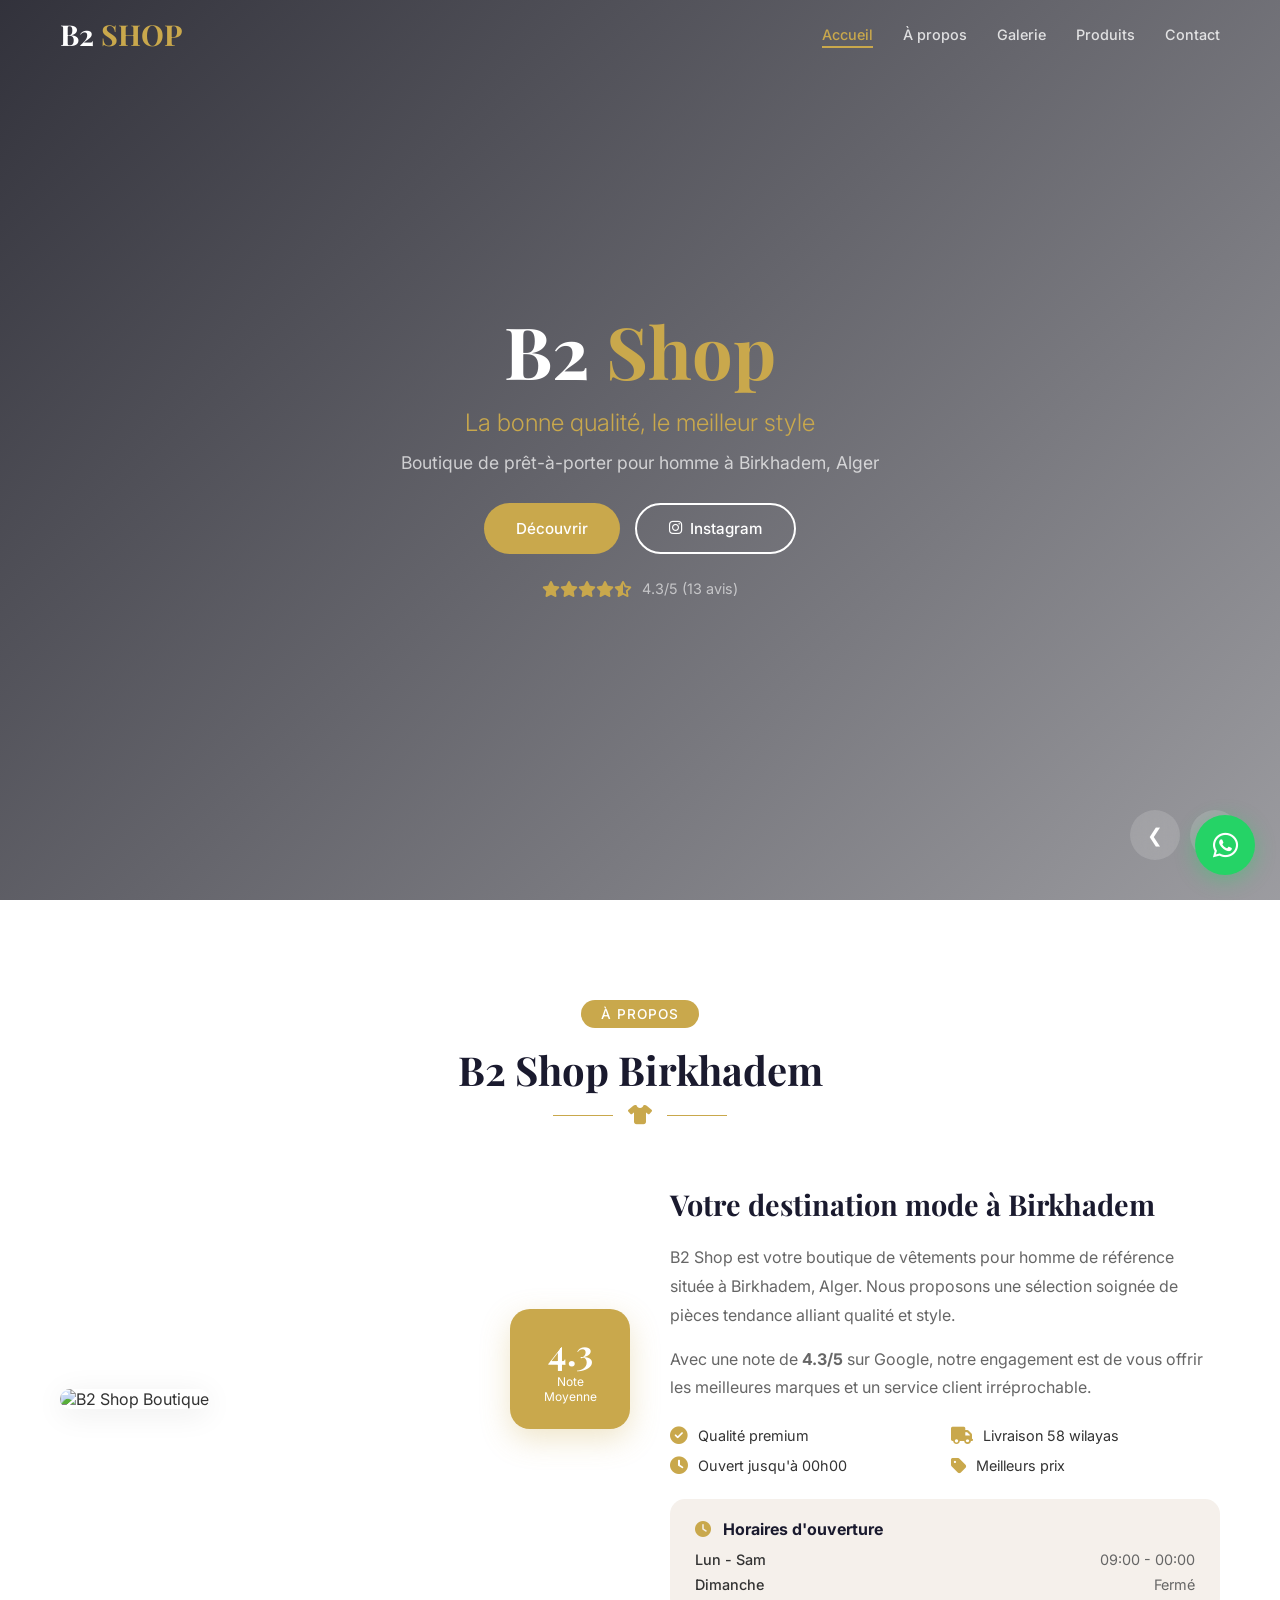
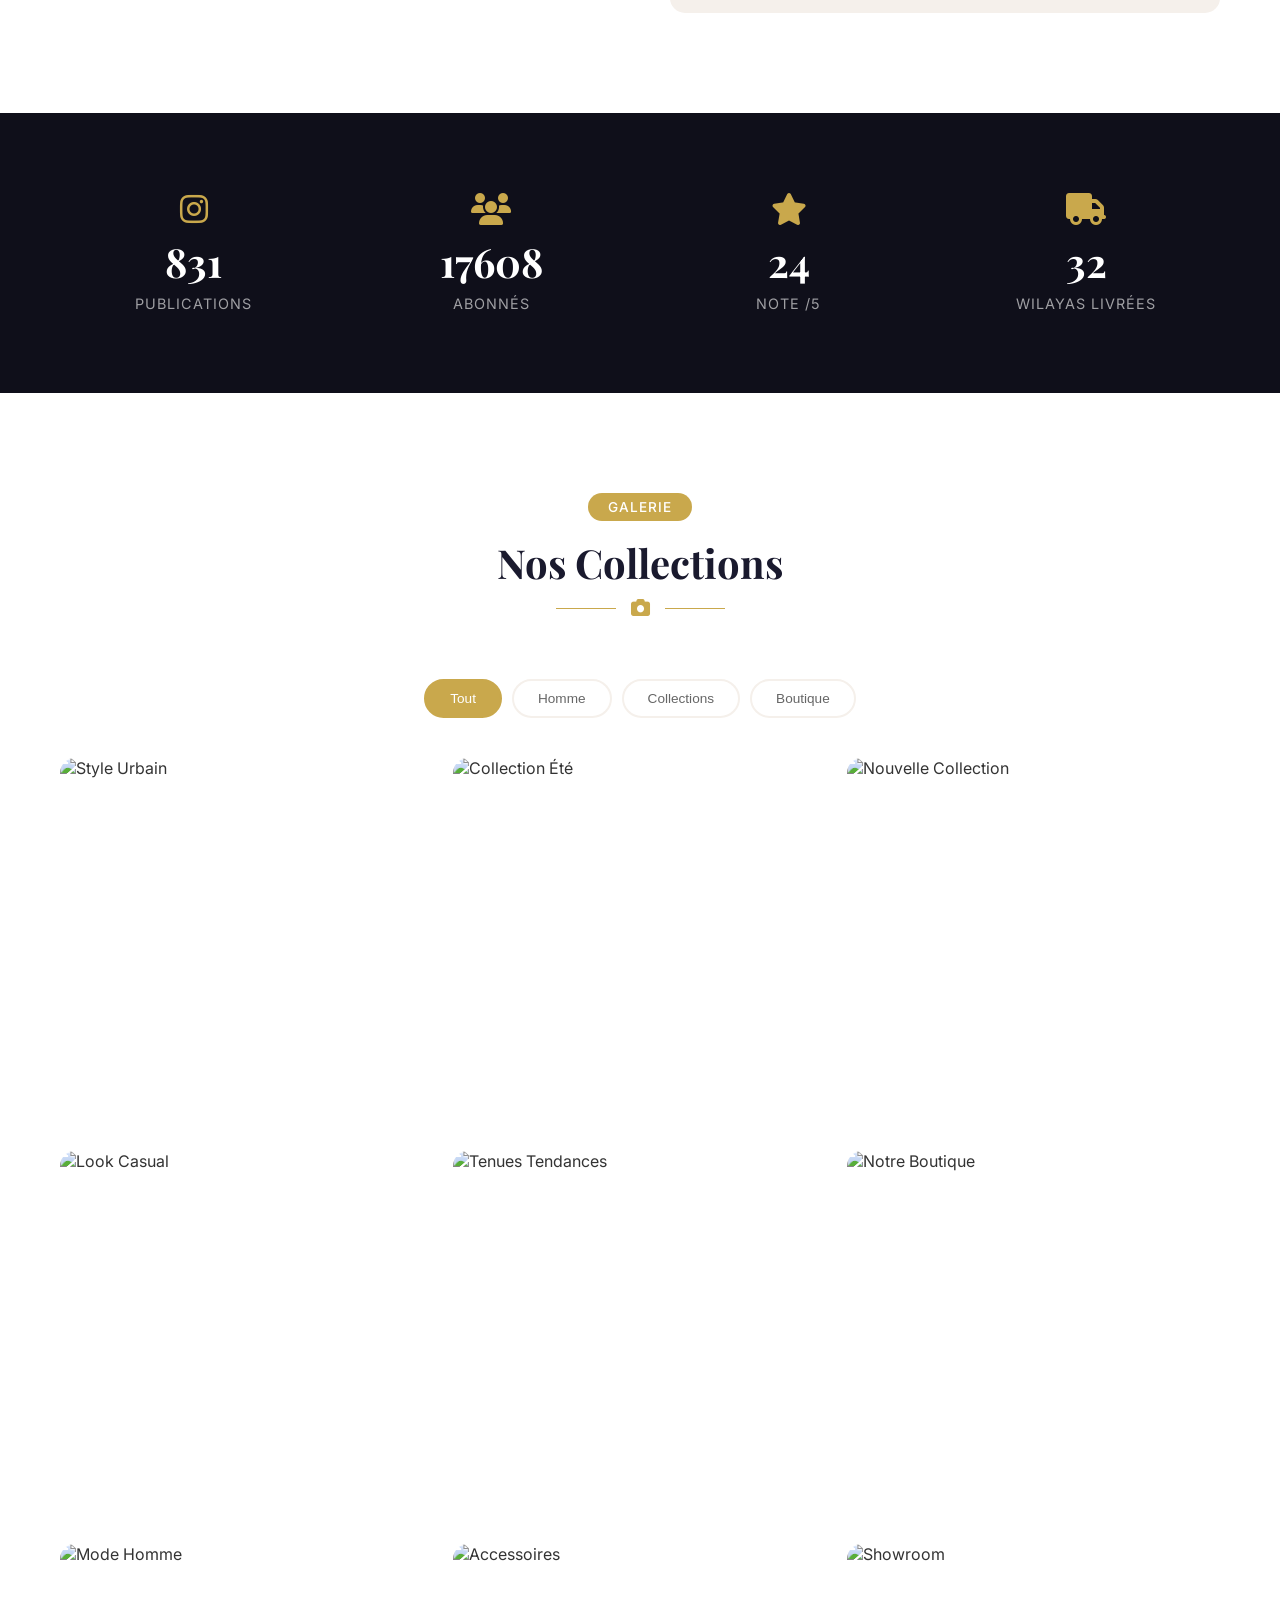
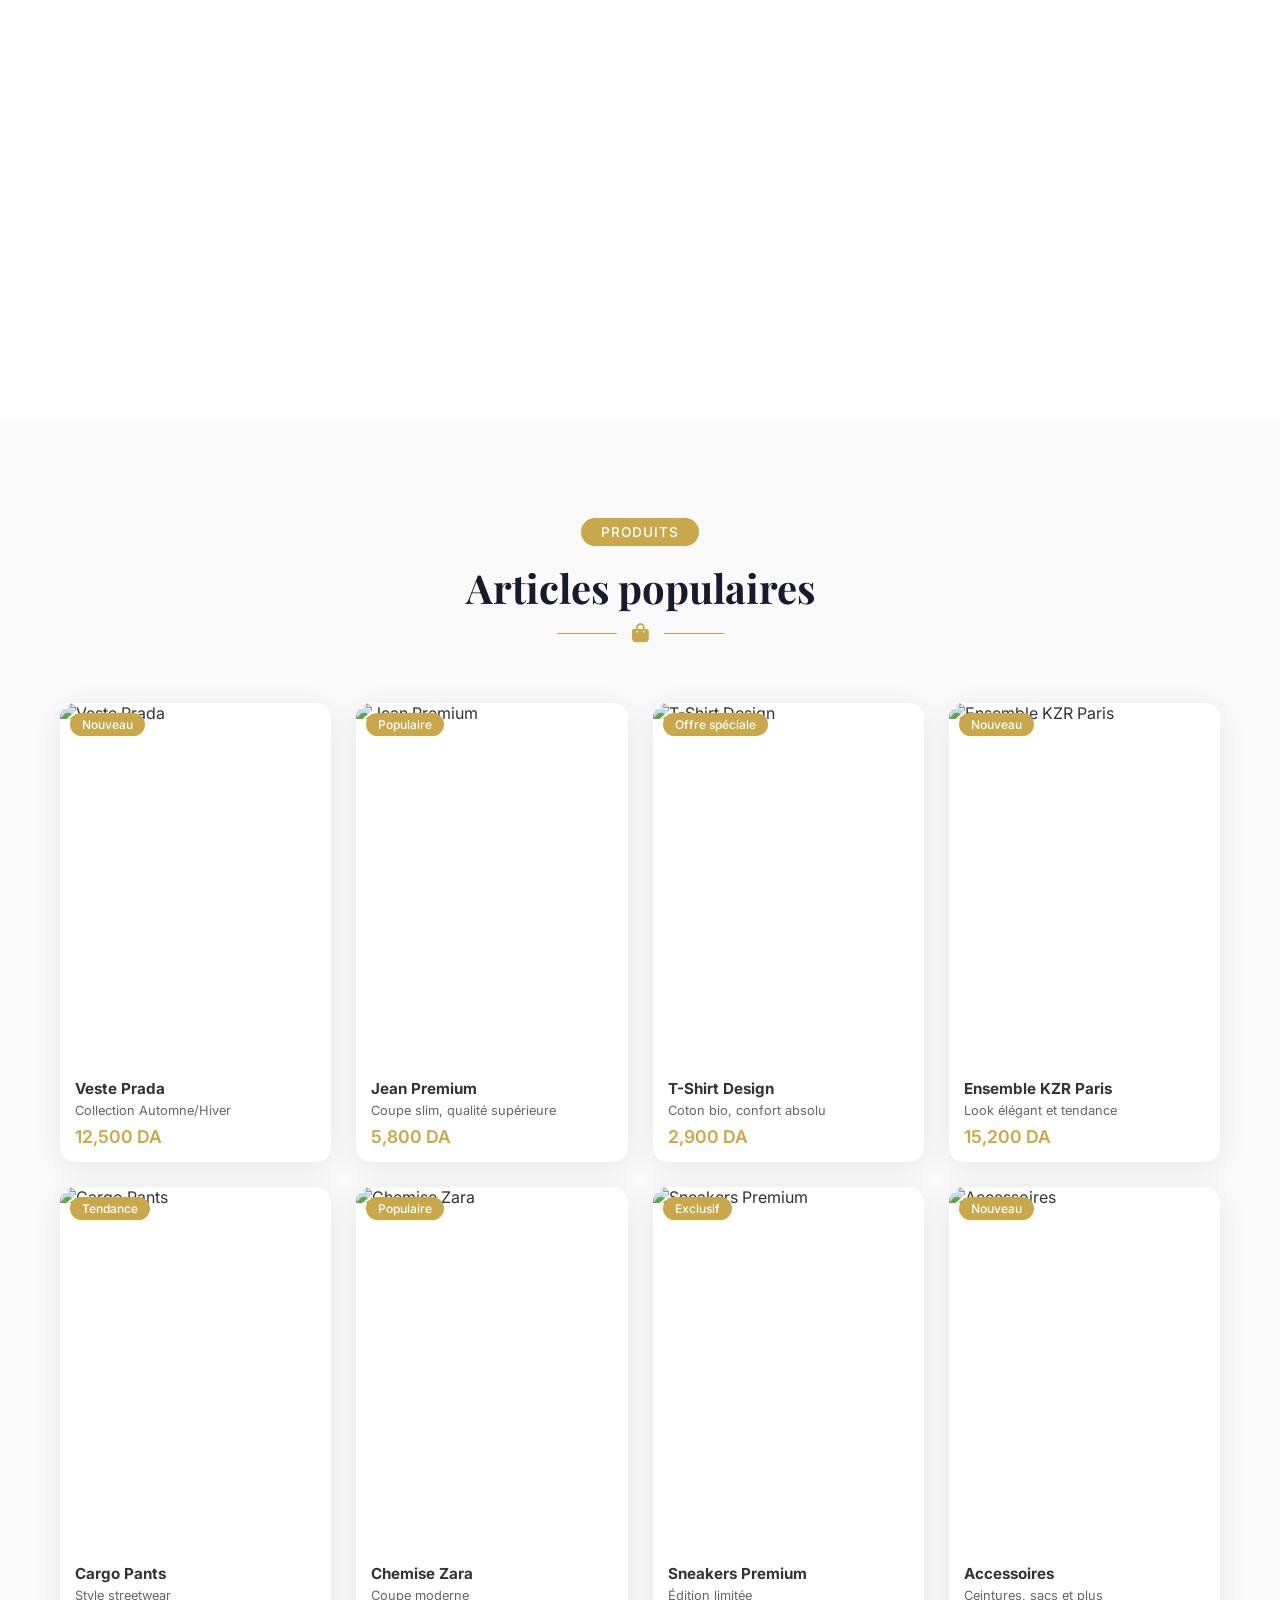
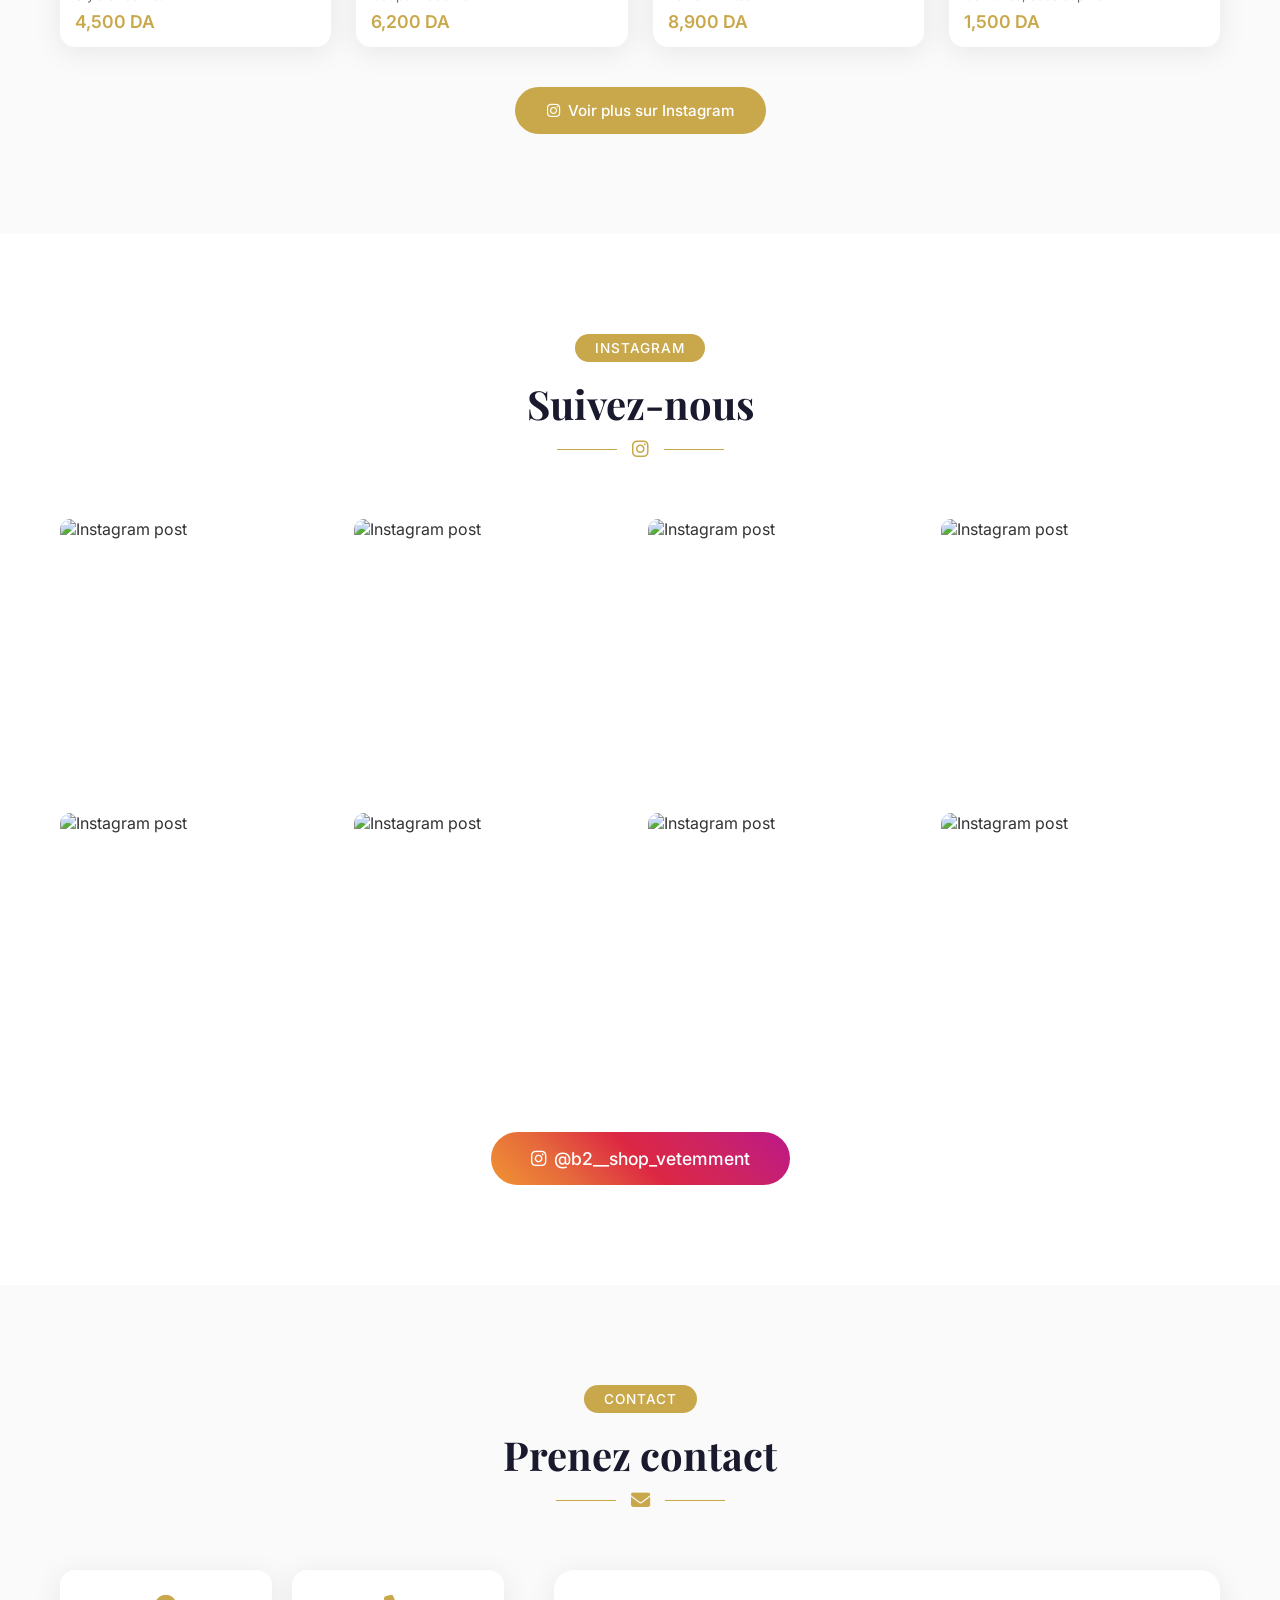
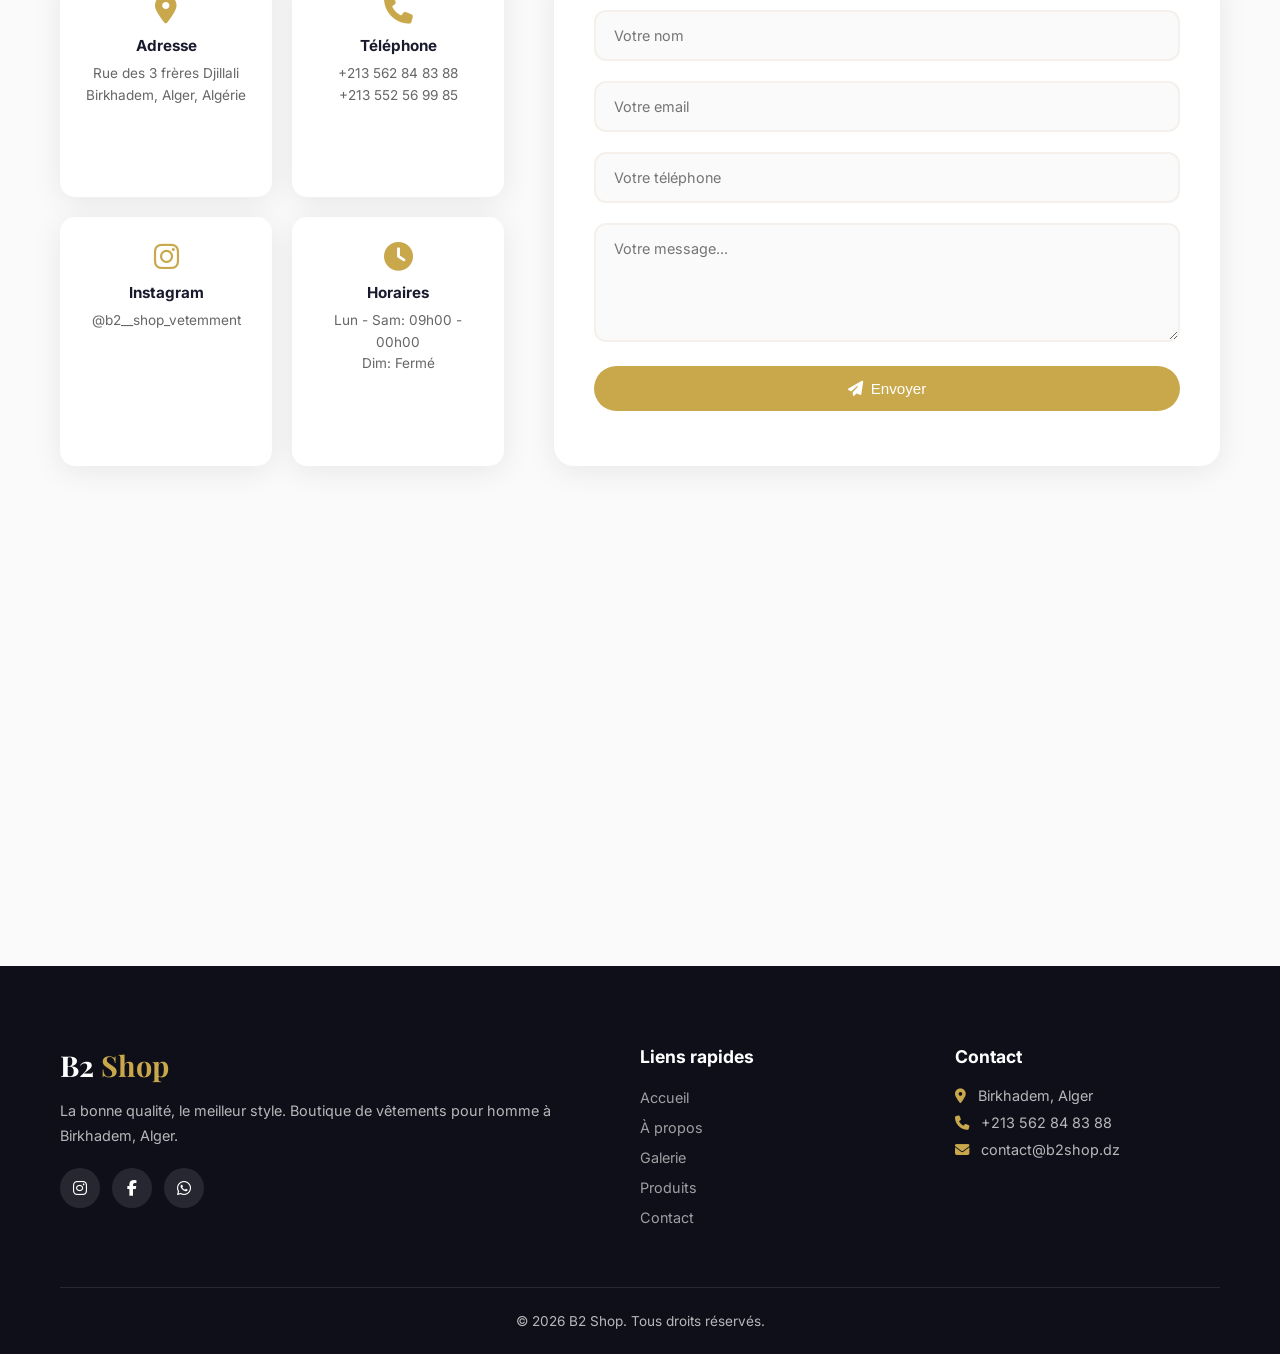
==== index.html @ 0cef2f2b "Initial commit: B2 Shop website - Complete responsive website for B2 Shop Birkhadem - Hero slider, g" ====
<!DOCTYPE html>
<html lang="fr">
<head>
  <meta charset="UTF-8">
  <meta name="viewport" content="width=device-width, initial-scale=1.0">
  <meta name="description" content="B2 Shop - Boutique de vêtements à Birkhadem, Alger. Qualité, style et livraison dans toute l'Algérie.">
  <title>B2 Shop - Boutique de Vêtements | Birkhadem</title>
  <link rel="stylesheet" href="css/style.css">
  <link rel="stylesheet" href="https://cdnjs.cloudflare.com/ajax/libs/font-awesome/6.5.1/css/all.min.css">
  <link rel="preconnect" href="https://fonts.googleapis.com">
  <link href="https://fonts.googleapis.com/css2?family=Playfair+Display:wght@400;600;700&family=Inter:wght@300;400;500;600&display=swap" rel="stylesheet">
</head>
<body>
  <div id="loader">
    <div class="loader-spinner"></div>
  </div>

  <nav class="navbar" id="navbar">
    <div class="nav-container">
      <a href="#" class="nav-logo">B2 <span>SHOP</span></a>
      <div class="nav-toggle" id="navToggle">
        <span></span><span></span><span></span>
      </div>
      <ul class="nav-menu" id="navMenu">
        <li><a href="#hero" class="nav-link active">Accueil</a></li>
        <li><a href="#about" class="nav-link">À propos</a></li>
        <li><a href="#gallery" class="nav-link">Galerie</a></li>
        <li><a href="#products" class="nav-link">Produits</a></li>
        <li><a href="#contact" class="nav-link">Contact</a></li>
      </ul>
    </div>
  </nav>

  <section class="hero" id="hero">
    <div class="hero-slider" id="heroSlider">
      <div class="slide active" style="background-image: url('https://images.unsplash.com/photo-1441986300917-64674bd600d8?w=1600')"></div>
      <div class="slide" style="background-image: url('https://images.unsplash.com/photo-1489987707025-afc232f7ea0f?w=1600')"></div>
      <div class="slide" style="background-image: url('https://images.unsplash.com/photo-1441984904996-e0b6ba687e04?w=1600')"></div>
    </div>
    <div class="hero-overlay"></div>
    <div class="hero-content">
      <h1 class="hero-title">B2 <span>Shop</span></h1>
      <p class="hero-subtitle">La bonne qualité, le meilleur style</p>
      <p class="hero-desc">Boutique de prêt-à-porter pour homme à Birkhadem, Alger</p>
      <div class="hero-btns">
        <a href="#gallery" class="btn btn-primary">Découvrir</a>
        <a href="https://www.instagram.com/b2__shop_vetemment/" target="_blank" class="btn btn-outline"><i class="fab fa-instagram"></i> Instagram</a>
      </div>
      <div class="hero-rating">
        <div class="stars">
          <i class="fas fa-star"></i><i class="fas fa-star"></i><i class="fas fa-star"></i><i class="fas fa-star"></i><i class="fas fa-star-half-alt"></i>
        </div>
        <span>4.3/5 (13 avis)</span>
      </div>
    </div>
    <div class="slide-arrows">
      <button class="slide-arrow prev" onclick="moveSlide(-1)">&#10094;</button>
      <button class="slide-arrow next" onclick="moveSlide(1)">&#10095;</button>
    </div>
  </section>

  <section class="about section" id="about">
    <div class="container">
      <div class="section-header">
        <span class="section-tag">À propos</span>
        <h2>B2 Shop Birkhadem</h2>
        <div class="divider"><i class="fas fa-tshirt"></i></div>
      </div>
      <div class="about-grid">
        <div class="about-image">
          <img src="https://images.unsplash.com/photo-1567401893414-76b7b1e5a7a5?w=600" alt="B2 Shop Boutique" loading="lazy">
          <div class="about-exp">
            <span class="exp-num">4.3</span>
            <span class="exp-text">Note <br>Moyenne</span>
          </div>
        </div>
        <div class="about-content">
          <h3>Votre destination mode à Birkhadem</h3>
          <p>B2 Shop est votre boutique de vêtements pour homme de référence située à Birkhadem, Alger. Nous proposons une sélection soignée de pièces tendance alliant qualité et style.</p>
          <p>Avec une note de <strong>4.3/5</strong> sur Google, notre engagement est de vous offrir les meilleures marques et un service client irréprochable.</p>
          <div class="about-features">
            <div class="feature">
              <i class="fas fa-check-circle"></i>
              <span>Qualité premium</span>
            </div>
            <div class="feature">
              <i class="fas fa-truck"></i>
              <span>Livraison 58 wilayas</span>
            </div>
            <div class="feature">
              <i class="fas fa-clock"></i>
              <span>Ouvert jusqu'à 00h00</span>
            </div>
            <div class="feature">
              <i class="fas fa-tag"></i>
              <span>Meilleurs prix</span>
            </div>
          </div>
          <div class="about-hours">
            <h4><i class="fas fa-clock"></i> Horaires d'ouverture</h4>
            <div class="hours-grid">
              <div class="hour-row"><span>Lun - Sam</span><span>09:00 - 00:00</span></div>
              <div class="hour-row"><span>Dimanche</span><span>Fermé</span></div>
            </div>
          </div>
        </div>
      </div>
    </div>
  </section>

  <section class="stats section">
    <div class="container">
      <div class="stats-grid">
        <div class="stat-item">
          <i class="fab fa-instagram"></i>
          <span class="stat-num" data-target="1464">0</span>
          <span class="stat-label">Publications</span>
        </div>
        <div class="stat-item">
          <i class="fas fa-users"></i>
          <span class="stat-num" data-target="31000">0</span>
          <span class="stat-label">Abonnés</span>
        </div>
        <div class="stat-item">
          <i class="fas fa-star"></i>
          <span class="stat-num" data-target="43">0</span>
          <span class="stat-label">Note /5</span>
        </div>
        <div class="stat-item">
          <i class="fas fa-truck"></i>
          <span class="stat-num" data-target="58">0</span>
          <span class="stat-label">Wilayas livrées</span>
        </div>
      </div>
    </div>
  </section>

  <section class="gallery section" id="gallery">
    <div class="container">
      <div class="section-header">
        <span class="section-tag">Galerie</span>
        <h2>Nos Collections</h2>
        <div class="divider"><i class="fas fa-camera"></i></div>
      </div>
      <div class="gallery-filter">
        <button class="filter-btn active" data-filter="all">Tout</button>
        <button class="filter-btn" data-filter="homme">Homme</button>
        <button class="filter-btn" data-filter="collection">Collections</button>
        <button class="filter-btn" data-filter="shop">Boutique</button>
      </div>
      <div class="gallery-grid" id="galleryGrid">
      </div>
    </div>
  </section>

  <section class="products section" id="products">
    <div class="container">
      <div class="section-header">
        <span class="section-tag">Produits</span>
        <h2>Articles populaires</h2>
        <div class="divider"><i class="fas fa-shopping-bag"></i></div>
      </div>
      <div class="products-grid" id="productsGrid">
      </div>
      <div class="products-more">
        <a href="https://www.instagram.com/b2__shop_vetemment/" target="_blank" class="btn btn-primary">
          <i class="fab fa-instagram"></i> Voir plus sur Instagram
        </a>
      </div>
    </div>
  </section>

  <section class="instagram-feed">
    <div class="container">
      <div class="section-header">
        <span class="section-tag">Instagram</span>
        <h2>Suivez-nous</h2>
        <div class="divider"><i class="fab fa-instagram"></i></div>
      </div>
      <div class="insta-grid" id="instaGrid">
      </div>
      <div class="insta-cta">
        <a href="https://www.instagram.com/b2__shop_vetemment/" target="_blank" class="btn btn-instagram">
          <i class="fab fa-instagram"></i> @b2__shop_vetemment
        </a>
      </div>
    </div>
  </section>

  <section class="contact section" id="contact">
    <div class="container">
      <div class="section-header">
        <span class="section-tag">Contact</span>
        <h2>Prenez contact</h2>
        <div class="divider"><i class="fas fa-envelope"></i></div>
      </div>
      <div class="contact-grid">
        <div class="contact-info">
          <div class="contact-card">
            <i class="fas fa-map-marker-alt"></i>
            <h4>Adresse</h4>
            <p>Rue des 3 frères Djillali<br>Birkhadem, Alger, Algérie</p>
          </div>
          <div class="contact-card">
            <i class="fas fa-phone"></i>
            <h4>Téléphone</h4>
            <a href="tel:+213562848388">+213 562 84 83 88</a>
            <a href="tel:+213552569985">+213 552 56 99 85</a>
          </div>
          <div class="contact-card">
            <i class="fab fa-instagram"></i>
            <h4>Instagram</h4>
            <a href="https://www.instagram.com/b2__shop_vetemment/" target="_blank">@b2__shop_vetemment</a>
          </div>
          <div class="contact-card">
            <i class="fas fa-clock"></i>
            <h4>Horaires</h4>
            <p>Lun - Sam: 09h00 - 00h00<br>Dim: Fermé</p>
          </div>
        </div>
        <form class="contact-form" id="contactForm" action="https://formsubmit.co/contact@b2shop.dz" method="POST">
          <input type="hidden" name="_subject" value="Nouveau message B2 Shop">
          <input type="hidden" name="_captcha" value="true">
          <input type="hidden" name="_template" value="table">
          <input type="hidden" name="_next" value="https://abouda10ranem-source.github.io/b2-shop/thanks.html">
          <input type="text" name="_honey" style="display:none">
          <div class="form-group">
            <input type="text" id="name" name="name" placeholder="Votre nom" required>
          </div>
          <div class="form-group">
            <input type="email" id="email" name="email" placeholder="Votre email" required>
          </div>
          <div class="form-group">
            <input type="tel" id="phone" name="phone" placeholder="Votre téléphone">
          </div>
          <div class="form-group">
            <textarea id="message" name="message" rows="5" placeholder="Votre message..." required></textarea>
          </div>
          <button type="submit" class="btn btn-primary btn-block">
            <i class="fas fa-paper-plane"></i> Envoyer
          </button>
          <p class="form-message" id="formMessage"></p>
        </form>
      </div>
    </div>
  </section>

  <section class="map">
    <iframe
      src="https://www.google.com/maps/embed?pb=!1m18!1m12!1m3!1d3197.5!2d3.05!3d36.717!2m3!1f0!2f0!3f0!3m2!1i1024!2i768!4f13.1!3m3!1m2!1s0x0%3A0x0!2zMzbCsDQzJzAxLjIiTiAzwrAwMycwMC4wIkU!5e0!3m2!1sfr!2sdz!4v1"
      width="100%" height="400" style="border:0;" allowfullscreen="" loading="lazy">
    </iframe>
  </section>

  <footer class="footer">
    <div class="container">
      <div class="footer-grid">
        <div class="footer-brand">
          <h3>B2 <span>Shop</span></h3>
          <p>La bonne qualité, le meilleur style. Boutique de vêtements pour homme à Birkhadem, Alger.</p>
          <div class="footer-social">
            <a href="https://www.instagram.com/b2__shop_vetemment/" target="_blank"><i class="fab fa-instagram"></i></a>
            <a href="https://www.facebook.com/p/B2-Shop-100063889170056/" target="_blank"><i class="fab fa-facebook-f"></i></a>
            <a href="https://wa.me/213562848388" target="_blank"><i class="fab fa-whatsapp"></i></a>
          </div>
        </div>
        <div class="footer-links">
          <h4>Liens rapides</h4>
          <ul>
            <li><a href="#hero">Accueil</a></li>
            <li><a href="#about">À propos</a></li>
            <li><a href="#gallery">Galerie</a></li>
            <li><a href="#products">Produits</a></li>
            <li><a href="#contact">Contact</a></li>
          </ul>
        </div>
        <div class="footer-contact">
          <h4>Contact</h4>
          <p><i class="fas fa-map-marker-alt"></i> Birkhadem, Alger</p>
          <p><i class="fas fa-phone"></i> +213 562 84 83 88</p>
          <p><i class="fas fa-envelope"></i> contact@b2shop.dz</p>
        </div>
      </div>
      <div class="footer-bottom">
        <p>&copy; 2026 B2 Shop. Tous droits réservés.</p>
      </div>
    </div>
  </footer>

  <a href="https://wa.me/213562848388" target="_blank" class="whatsapp-float" id="whatsappFloat">
    <i class="fab fa-whatsapp"></i>
  </a>

  <script src="js/main.js"></script>
</body>
</html>
---- css/style.css ----
* {
  margin: 0;
  padding: 0;
  box-sizing: border-box;
}

:root {
  --primary: #1a1a2e;
  --secondary: #c9a84c;
  --accent: #e8c96e;
  --dark: #0f0f1a;
  --text: #333;
  --text-light: #666;
  --bg: #fafafa;
  --bg-alt: #f5f0eb;
  --white: #fff;
  --shadow: 0 5px 30px rgba(0,0,0,0.08);
  --transition: all 0.3s ease;
}

html {
  scroll-behavior: smooth;
}

body {
  font-family: 'Inter', sans-serif;
  color: var(--text);
  background: var(--bg);
  overflow-x: hidden;
}

.container {
  max-width: 1200px;
  margin: 0 auto;
  padding: 0 20px;
}

.section {
  padding: 100px 0;
}

.section-header {
  text-align: center;
  margin-bottom: 60px;
}

.section-tag {
  display: inline-block;
  background: var(--secondary);
  color: var(--white);
  padding: 6px 20px;
  border-radius: 20px;
  font-size: 0.85rem;
  font-weight: 500;
  letter-spacing: 1px;
  text-transform: uppercase;
  margin-bottom: 15px;
}

.section-header h2 {
  font-family: 'Playfair Display', serif;
  font-size: 2.5rem;
  color: var(--primary);
  margin-bottom: 10px;
}

.divider {
  display: flex;
  align-items: center;
  justify-content: center;
  gap: 15px;
  color: var(--secondary);
  font-size: 1.2rem;
}

.divider::before,
.divider::after {
  content: '';
  width: 60px;
  height: 1px;
  background: var(--secondary);
}

#loader {
  position: fixed;
  inset: 0;
  background: var(--dark);
  display: flex;
  align-items: center;
  justify-content: center;
  z-index: 9999;
  transition: opacity 0.5s ease, visibility 0.5s ease;
}

#loader.hidden {
  opacity: 0;
  visibility: hidden;
}

.loader-spinner {
  width: 50px;
  height: 50px;
  border: 3px solid rgba(255,255,255,0.1);
  border-top-color: var(--secondary);
  border-radius: 50%;
  animation: spin 0.8s linear infinite;
}

@keyframes spin {
  to { transform: rotate(360deg); }
}

/* Navbar */
.navbar {
  position: fixed;
  top: 0;
  left: 0;
  right: 0;
  z-index: 1000;
  padding: 15px 0;
  transition: var(--transition);
}

.navbar.scrolled {
  background: rgba(15,15,26,0.95);
  backdrop-filter: blur(10px);
  padding: 10px 0;
  box-shadow: 0 2px 20px rgba(0,0,0,0.3);
}

.nav-container {
  max-width: 1200px;
  margin: 0 auto;
  padding: 0 20px;
  display: flex;
  align-items: center;
  justify-content: space-between;
}

.nav-logo {
  font-family: 'Playfair Display', serif;
  font-size: 1.8rem;
  color: var(--white);
  text-decoration: none;
  font-weight: 700;
}

.nav-logo span {
  color: var(--secondary);
}

.nav-menu {
  display: flex;
  list-style: none;
  gap: 30px;
}

.nav-link {
  color: rgba(255,255,255,0.8);
  text-decoration: none;
  font-size: 0.9rem;
  font-weight: 500;
  transition: var(--transition);
  position: relative;
  padding-bottom: 5px;
}

.nav-link::after {
  content: '';
  position: absolute;
  bottom: 0;
  left: 0;
  width: 0;
  height: 2px;
  background: var(--secondary);
  transition: var(--transition);
}

.nav-link:hover::after,
.nav-link.active::after {
  width: 100%;
}

.nav-link:hover,
.nav-link.active {
  color: var(--secondary);
}

.nav-toggle {
  display: none;
  flex-direction: column;
  gap: 5px;
  cursor: pointer;
  padding: 5px;
}

.nav-toggle span {
  display: block;
  width: 25px;
  height: 2px;
  background: var(--white);
  transition: var(--transition);
}

.nav-toggle.active span:nth-child(1) {
  transform: rotate(45deg) translate(5px, 5px);
}

.nav-toggle.active span:nth-child(2) {
  opacity: 0;
}

.nav-toggle.active span:nth-child(3) {
  transform: rotate(-45deg) translate(5px, -5px);
}

/* Hero */
.hero {
  position: relative;
  height: 100vh;
  min-height: 600px;
  display: flex;
  align-items: center;
  justify-content: center;
  overflow: hidden;
}

.hero-slider {
  position: absolute;
  inset: 0;
}

.slide {
  position: absolute;
  inset: 0;
  background-size: cover;
  background-position: center;
  opacity: 0;
  transition: opacity 1s ease;
}

.slide.active {
  opacity: 1;
}

.hero-overlay {
  position: absolute;
  inset: 0;
  background: linear-gradient(135deg, rgba(15,15,26,0.85) 0%, rgba(15,15,26,0.4) 100%);
  z-index: 1;
}

.hero-content {
  position: relative;
  z-index: 2;
  text-align: center;
  color: var(--white);
  padding: 0 20px;
  max-width: 800px;
}

.hero-title {
  font-family: 'Playfair Display', serif;
  font-size: 4.5rem;
  font-weight: 700;
  margin-bottom: 10px;
  opacity: 0;
  animation: fadeUp 0.8s forwards 0.3s;
}

.hero-title span {
  color: var(--secondary);
}

.hero-subtitle {
  font-size: 1.5rem;
  color: var(--secondary);
  font-weight: 300;
  margin-bottom: 15px;
  opacity: 0;
  animation: fadeUp 0.8s forwards 0.5s;
}

.hero-desc {
  font-size: 1.1rem;
  color: rgba(255,255,255,0.7);
  margin-bottom: 30px;
  opacity: 0;
  animation: fadeUp 0.8s forwards 0.7s;
}

.hero-btns {
  display: flex;
  gap: 15px;
  justify-content: center;
  flex-wrap: wrap;
  opacity: 0;
  animation: fadeUp 0.8s forwards 0.9s;
}

.btn {
  display: inline-flex;
  align-items: center;
  gap: 8px;
  padding: 14px 32px;
  border-radius: 50px;
  text-decoration: none;
  font-weight: 500;
  font-size: 0.95rem;
  transition: var(--transition);
  border: none;
  cursor: pointer;
}

.btn-primary {
  background: var(--secondary);
  color: var(--white);
}

.btn-primary:hover {
  background: var(--accent);
  transform: translateY(-2px);
  box-shadow: 0 5px 20px rgba(201,168,76,0.4);
}

.btn-outline {
  border: 2px solid var(--white);
  color: var(--white);
  background: transparent;
}

.btn-outline:hover {
  background: var(--white);
  color: var(--primary);
  transform: translateY(-2px);
}

.btn-block {
  width: 100%;
  justify-content: center;
}

.btn-instagram {
  background: linear-gradient(45deg, #f09433, #e6683c, #dc2743, #cc2366, #bc1888);
  color: var(--white);
  padding: 16px 40px;
  font-size: 1.1rem;
}

.btn-instagram:hover {
  transform: translateY(-2px);
  box-shadow: 0 5px 20px rgba(225,48,108,0.4);
}

.hero-rating {
  margin-top: 25px;
  display: flex;
  align-items: center;
  justify-content: center;
  gap: 10px;
  opacity: 0;
  animation: fadeUp 0.8s forwards 1.1s;
}

.stars {
  color: var(--secondary);
  font-size: 1rem;
}

.hero-rating span {
  color: rgba(255,255,255,0.6);
  font-size: 0.9rem;
}

.slide-arrows {
  position: absolute;
  bottom: 40px;
  right: 40px;
  z-index: 3;
  display: flex;
  gap: 10px;
}

.slide-arrow {
  background: rgba(255,255,255,0.15);
  border: none;
  color: var(--white);
  width: 50px;
  height: 50px;
  border-radius: 50%;
  font-size: 1.2rem;
  cursor: pointer;
  transition: var(--transition);
  backdrop-filter: blur(10px);
}

.slide-arrow:hover {
  background: var(--secondary);
}

@keyframes fadeUp {
  from {
    opacity: 0;
    transform: translateY(30px);
  }
  to {
    opacity: 1;
    transform: translateY(0);
  }
}

/* About */
.about {
  background: var(--white);
}

.about-grid {
  display: grid;
  grid-template-columns: 1fr 1fr;
  gap: 60px;
  align-items: center;
}

.about-image {
  position: relative;
}

.about-image img {
  width: 100%;
  border-radius: 20px;
  box-shadow: var(--shadow);
}

.about-exp {
  position: absolute;
  bottom: -20px;
  right: -20px;
  background: var(--secondary);
  color: var(--white);
  width: 120px;
  height: 120px;
  border-radius: 20px;
  display: flex;
  flex-direction: column;
  align-items: center;
  justify-content: center;
  box-shadow: 0 10px 30px rgba(201,168,76,0.3);
}

.exp-num {
  font-family: 'Playfair Display', serif;
  font-size: 2.2rem;
  font-weight: 700;
  line-height: 1;
}

.exp-text {
  font-size: 0.75rem;
  text-align: center;
  margin-top: 5px;
}

.about-content h3 {
  font-family: 'Playfair Display', serif;
  font-size: 1.8rem;
  color: var(--primary);
  margin-bottom: 20px;
}

.about-content p {
  color: var(--text-light);
  line-height: 1.8;
  margin-bottom: 15px;
}

.about-features {
  display: grid;
  grid-template-columns: 1fr 1fr;
  gap: 12px;
  margin: 25px 0;
}

.feature {
  display: flex;
  align-items: center;
  gap: 10px;
  font-size: 0.9rem;
}

.feature i {
  color: var(--secondary);
  font-size: 1.1rem;
}

.about-hours {
  background: var(--bg-alt);
  padding: 20px 25px;
  border-radius: 15px;
  margin-top: 20px;
}

.about-hours h4 {
  font-size: 1rem;
  margin-bottom: 12px;
  color: var(--primary);
}

.about-hours h4 i {
  color: var(--secondary);
  margin-right: 8px;
}

.hours-grid {
  display: flex;
  flex-direction: column;
  gap: 8px;
}

.hour-row {
  display: flex;
  justify-content: space-between;
  font-size: 0.9rem;
  color: var(--text-light);
}

.hour-row span:first-child {
  font-weight: 500;
  color: var(--text);
}

/* Stats */
.stats {
  background: var(--dark);
  padding: 80px 0;
}

.stats-grid {
  display: grid;
  grid-template-columns: repeat(4, 1fr);
  gap: 30px;
  text-align: center;
}

.stat-item i {
  font-size: 2rem;
  color: var(--secondary);
  margin-bottom: 10px;
}

.stat-num {
  display: block;
  font-family: 'Playfair Display', serif;
  font-size: 2.5rem;
  font-weight: 700;
  color: var(--white);
  margin-bottom: 5px;
}

.stat-label {
  color: rgba(255,255,255,0.6);
  font-size: 0.9rem;
  text-transform: uppercase;
  letter-spacing: 1px;
}

/* Gallery */
.gallery {
  background: var(--white);
}

.gallery-filter {
  display: flex;
  justify-content: center;
  gap: 10px;
  margin-bottom: 40px;
  flex-wrap: wrap;
}

.filter-btn {
  padding: 10px 24px;
  border: 2px solid var(--bg-alt);
  background: transparent;
  border-radius: 50px;
  font-size: 0.85rem;
  font-weight: 500;
  cursor: pointer;
  transition: var(--transition);
  color: var(--text-light);
}

.filter-btn.active,
.filter-btn:hover {
  background: var(--secondary);
  border-color: var(--secondary);
  color: var(--white);
}

.gallery-grid {
  display: grid;
  grid-template-columns: repeat(3, 1fr);
  gap: 20px;
}

.gallery-item {
  position: relative;
  border-radius: 15px;
  overflow: hidden;
  cursor: pointer;
  aspect-ratio: 1;
}

.gallery-item img {
  width: 100%;
  height: 100%;
  object-fit: cover;
  transition: transform 0.5s ease;
}

.gallery-item:hover img {
  transform: scale(1.1);
}

.gallery-item .overlay {
  position: absolute;
  inset: 0;
  background: linear-gradient(to top, rgba(0,0,0,0.7), transparent);
  opacity: 0;
  transition: var(--transition);
  display: flex;
  align-items: flex-end;
  padding: 20px;
}

.gallery-item:hover .overlay {
  opacity: 1;
}

.gallery-item .overlay span {
  color: var(--white);
  font-weight: 500;
  font-size: 0.9rem;
}

/* Products */
.products {
  background: var(--bg);
}

.products-grid {
  display: grid;
  grid-template-columns: repeat(4, 1fr);
  gap: 25px;
}

.product-card {
  background: var(--white);
  border-radius: 15px;
  overflow: hidden;
  box-shadow: var(--shadow);
  transition: var(--transition);
}

.product-card:hover {
  transform: translateY(-5px);
  box-shadow: 0 10px 40px rgba(0,0,0,0.12);
}

.product-image {
  position: relative;
  aspect-ratio: 3/4;
  overflow: hidden;
}

.product-image img {
  width: 100%;
  height: 100%;
  object-fit: cover;
  transition: transform 0.5s ease;
}

.product-card:hover .product-image img {
  transform: scale(1.05);
}

.product-badge {
  position: absolute;
  top: 10px;
  left: 10px;
  background: var(--secondary);
  color: var(--white);
  padding: 4px 12px;
  border-radius: 20px;
  font-size: 0.75rem;
  font-weight: 500;
}

.product-info {
  padding: 15px;
}

.product-info h4 {
  font-size: 0.95rem;
  margin-bottom: 5px;
  color: var(--text);
}

.product-info p {
  font-size: 0.8rem;
  color: var(--text-light);
  margin-bottom: 8px;
}

.product-price {
  font-weight: 600;
  color: var(--secondary);
  font-size: 1.1rem;
}

.products-more {
  text-align: center;
  margin-top: 40px;
}

/* Instagram Feed */
.instagram-feed {
  background: var(--white);
  padding: 100px 0;
}

.insta-grid {
  display: grid;
  grid-template-columns: repeat(4, 1fr);
  gap: 15px;
}

.insta-item {
  position: relative;
  aspect-ratio: 1;
  overflow: hidden;
  border-radius: 10px;
}

.insta-item img {
  width: 100%;
  height: 100%;
  object-fit: cover;
  transition: transform 0.5s ease;
}

.insta-item:hover img {
  transform: scale(1.1);
}

.insta-item .insta-overlay {
  position: absolute;
  inset: 0;
  background: rgba(0,0,0,0.5);
  display: flex;
  align-items: center;
  justify-content: center;
  gap: 20px;
  opacity: 0;
  transition: var(--transition);
}

.insta-item:hover .insta-overlay {
  opacity: 1;
}

.insta-overlay span {
  color: var(--white);
  font-size: 0.9rem;
}

.insta-overlay i {
  margin-right: 5px;
}

.insta-cta {
  text-align: center;
  margin-top: 40px;
}

/* Contact */
.contact {
  background: var(--bg);
}

.contact-grid {
  display: grid;
  grid-template-columns: 1fr 1.5fr;
  gap: 50px;
}

.contact-info {
  display: grid;
  grid-template-columns: 1fr 1fr;
  gap: 20px;
}

.contact-card {
  background: var(--white);
  padding: 25px;
  border-radius: 15px;
  text-align: center;
  box-shadow: var(--shadow);
  transition: var(--transition);
}

.contact-card:hover {
  transform: translateY(-3px);
}

.contact-card i {
  font-size: 1.8rem;
  color: var(--secondary);
  margin-bottom: 12px;
}

.contact-card h4 {
  font-size: 0.95rem;
  color: var(--primary);
  margin-bottom: 8px;
}

.contact-card p,
.contact-card a {
  font-size: 0.85rem;
  color: var(--text-light);
  line-height: 1.6;
  display: block;
  text-decoration: none;
}

.contact-card a:hover {
  color: var(--secondary);
}

.contact-form {
  background: var(--white);
  padding: 40px;
  border-radius: 20px;
  box-shadow: var(--shadow);
}

.form-group {
  margin-bottom: 20px;
}

.form-group input,
.form-group textarea {
  width: 100%;
  padding: 15px 18px;
  border: 2px solid var(--bg-alt);
  border-radius: 12px;
  font-family: 'Inter', sans-serif;
  font-size: 0.9rem;
  transition: var(--transition);
  background: var(--bg);
  outline: none;
}

.form-group input:focus,
.form-group textarea:focus {
  border-color: var(--secondary);
  background: var(--white);
}

.form-message {
  text-align: center;
  margin-top: 15px;
  font-size: 0.9rem;
}

.form-message.success {
  color: #2ecc71;
}

.form-message.error {
  color: #e74c3c;
}

/* Map */
.map iframe {
  display: block;
  width: 100%;
}

/* Footer */
.footer {
  background: var(--dark);
  color: rgba(255,255,255,0.7);
  padding: 80px 0 0;
}

.footer-grid {
  display: grid;
  grid-template-columns: 2fr 1fr 1fr;
  gap: 50px;
  padding-bottom: 50px;
  border-bottom: 1px solid rgba(255,255,255,0.1);
}

.footer-brand h3 {
  font-family: 'Playfair Display', serif;
  font-size: 1.8rem;
  color: var(--white);
  margin-bottom: 15px;
}

.footer-brand h3 span {
  color: var(--secondary);
}

.footer-brand p {
  font-size: 0.9rem;
  line-height: 1.7;
  margin-bottom: 20px;
}

.footer-social {
  display: flex;
  gap: 12px;
}

.footer-social a {
  display: flex;
  align-items: center;
  justify-content: center;
  width: 40px;
  height: 40px;
  border-radius: 50%;
  background: rgba(255,255,255,0.1);
  color: var(--white);
  text-decoration: none;
  transition: var(--transition);
}

.footer-social a:hover {
  background: var(--secondary);
  transform: translateY(-2px);
}

.footer-links h4,
.footer-contact h4 {
  color: var(--white);
  margin-bottom: 20px;
  font-size: 1.1rem;
}

.footer-links ul {
  list-style: none;
}

.footer-links li {
  margin-bottom: 10px;
}

.footer-links a {
  color: rgba(255,255,255,0.6);
  text-decoration: none;
  font-size: 0.9rem;
  transition: var(--transition);
}

.footer-links a:hover {
  color: var(--secondary);
  padding-left: 5px;
}

.footer-contact p {
  font-size: 0.9rem;
  margin-bottom: 10px;
}

.footer-contact i {
  margin-right: 8px;
  color: var(--secondary);
}

.footer-bottom {
  text-align: center;
  padding: 25px 0;
  font-size: 0.85rem;
}

/* WhatsApp Float */
.whatsapp-float {
  position: fixed;
  bottom: 25px;
  right: 25px;
  z-index: 999;
  width: 60px;
  height: 60px;
  background: #25d366;
  border-radius: 50%;
  display: flex;
  align-items: center;
  justify-content: center;
  color: var(--white);
  font-size: 1.8rem;
  text-decoration: none;
  box-shadow: 0 5px 20px rgba(37,211,102,0.4);
  transition: var(--transition);
  animation: pulse 2s infinite;
}

.whatsapp-float:hover {
  transform: scale(1.1);
  color: var(--white);
}

@keyframes pulse {
  0% { box-shadow: 0 5px 20px rgba(37,211,102,0.4); }
  50% { box-shadow: 0 5px 30px rgba(37,211,102,0.6); }
  100% { box-shadow: 0 5px 20px rgba(37,211,102,0.4); }
}

/* Lightbox */
.lightbox {
  position: fixed;
  inset: 0;
  background: rgba(0,0,0,0.9);
  z-index: 9999;
  display: flex;
  align-items: center;
  justify-content: center;
  opacity: 0;
  visibility: hidden;
  transition: var(--transition);
}

.lightbox.active {
  opacity: 1;
  visibility: visible;
}

.lightbox img {
  max-width: 90%;
  max-height: 90%;
  border-radius: 10px;
}

.lightbox-close {
  position: absolute;
  top: 30px;
  right: 30px;
  color: var(--white);
  font-size: 2rem;
  cursor: pointer;
  width: 50px;
  height: 50px;
  display: flex;
  align-items: center;
  justify-content: center;
  background: rgba(255,255,255,0.1);
  border-radius: 50%;
  border: none;
  transition: var(--transition);
}

.lightbox-close:hover {
  background: rgba(255,255,255,0.2);
}

/* Responsive */
@media (max-width: 992px) {
  .hero-title { font-size: 3rem; }
  .about-grid { grid-template-columns: 1fr; gap: 40px; }
  .products-grid { grid-template-columns: repeat(2, 1fr); }
  .insta-grid { grid-template-columns: repeat(2, 1fr); }
  .footer-grid { grid-template-columns: 1fr 1fr; }
}

@media (max-width: 768px) {
  .nav-menu {
    position: fixed;
    top: 0;
    right: -100%;
    width: 80%;
    max-width: 300px;
    height: 100vh;
    background: var(--dark);
    flex-direction: column;
    padding: 80px 30px;
    transition: var(--transition);
    gap: 20px;
  }

  .nav-menu.active {
    right: 0;
  }

  .nav-toggle {
    display: flex;
  }

  .hero-title { font-size: 2.2rem; }
  .hero-subtitle { font-size: 1.1rem; }
  .section-header h2 { font-size: 1.8rem; }
  .stats-grid { grid-template-columns: repeat(2, 1fr); gap: 30px; }
  .gallery-grid { grid-template-columns: repeat(2, 1fr); }
  .products-grid { grid-template-columns: repeat(2, 1fr); gap: 15px; }
  .contact-grid { grid-template-columns: 1fr; }
  .contact-info { grid-template-columns: 1fr 1fr; }
  .footer-grid { grid-template-columns: 1fr; gap: 30px; }
  .slide-arrows { right: 20px; bottom: 20px; }
  .slide-arrow { width: 40px; height: 40px; font-size: 1rem; }
}

@media (max-width: 480px) {
  .hero-title { font-size: 1.8rem; }
  .gallery-grid { grid-template-columns: 1fr; }
  .products-grid { grid-template-columns: 1fr; }
  .contact-info { grid-template-columns: 1fr; }
}
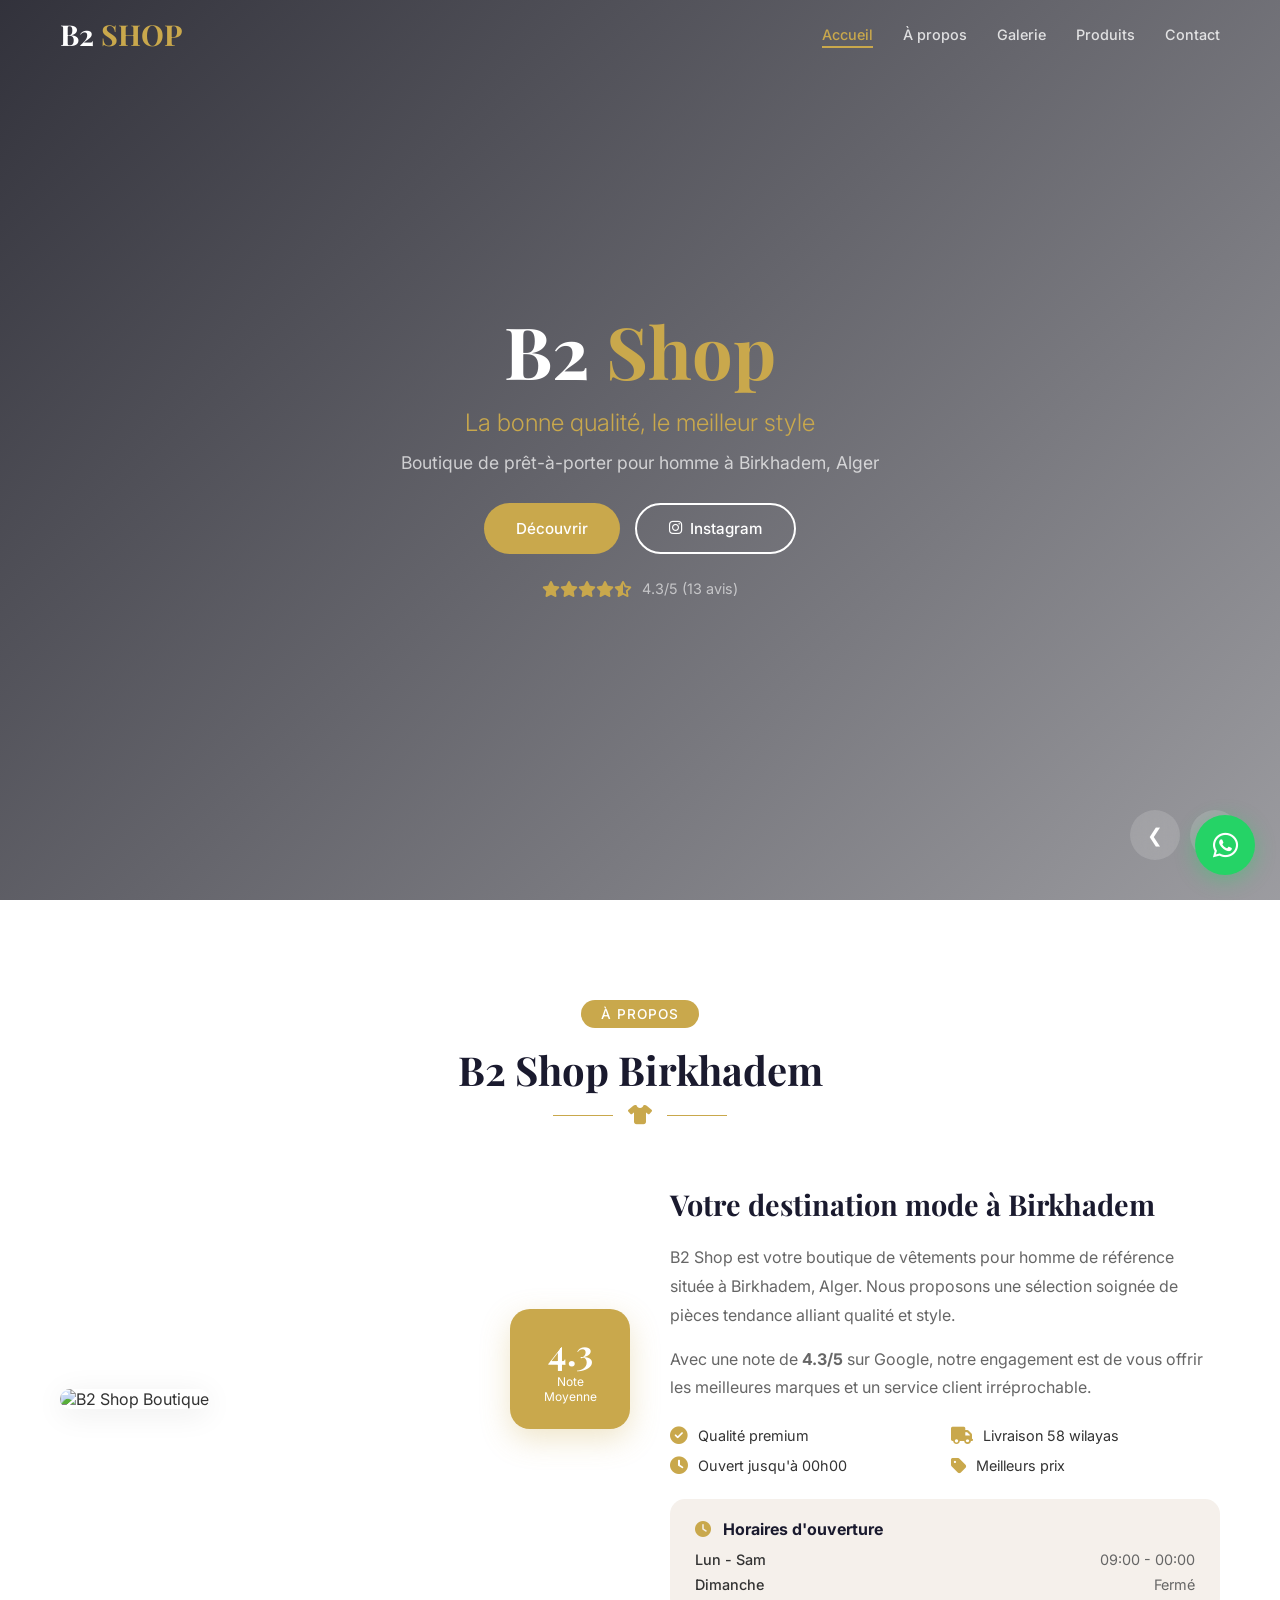
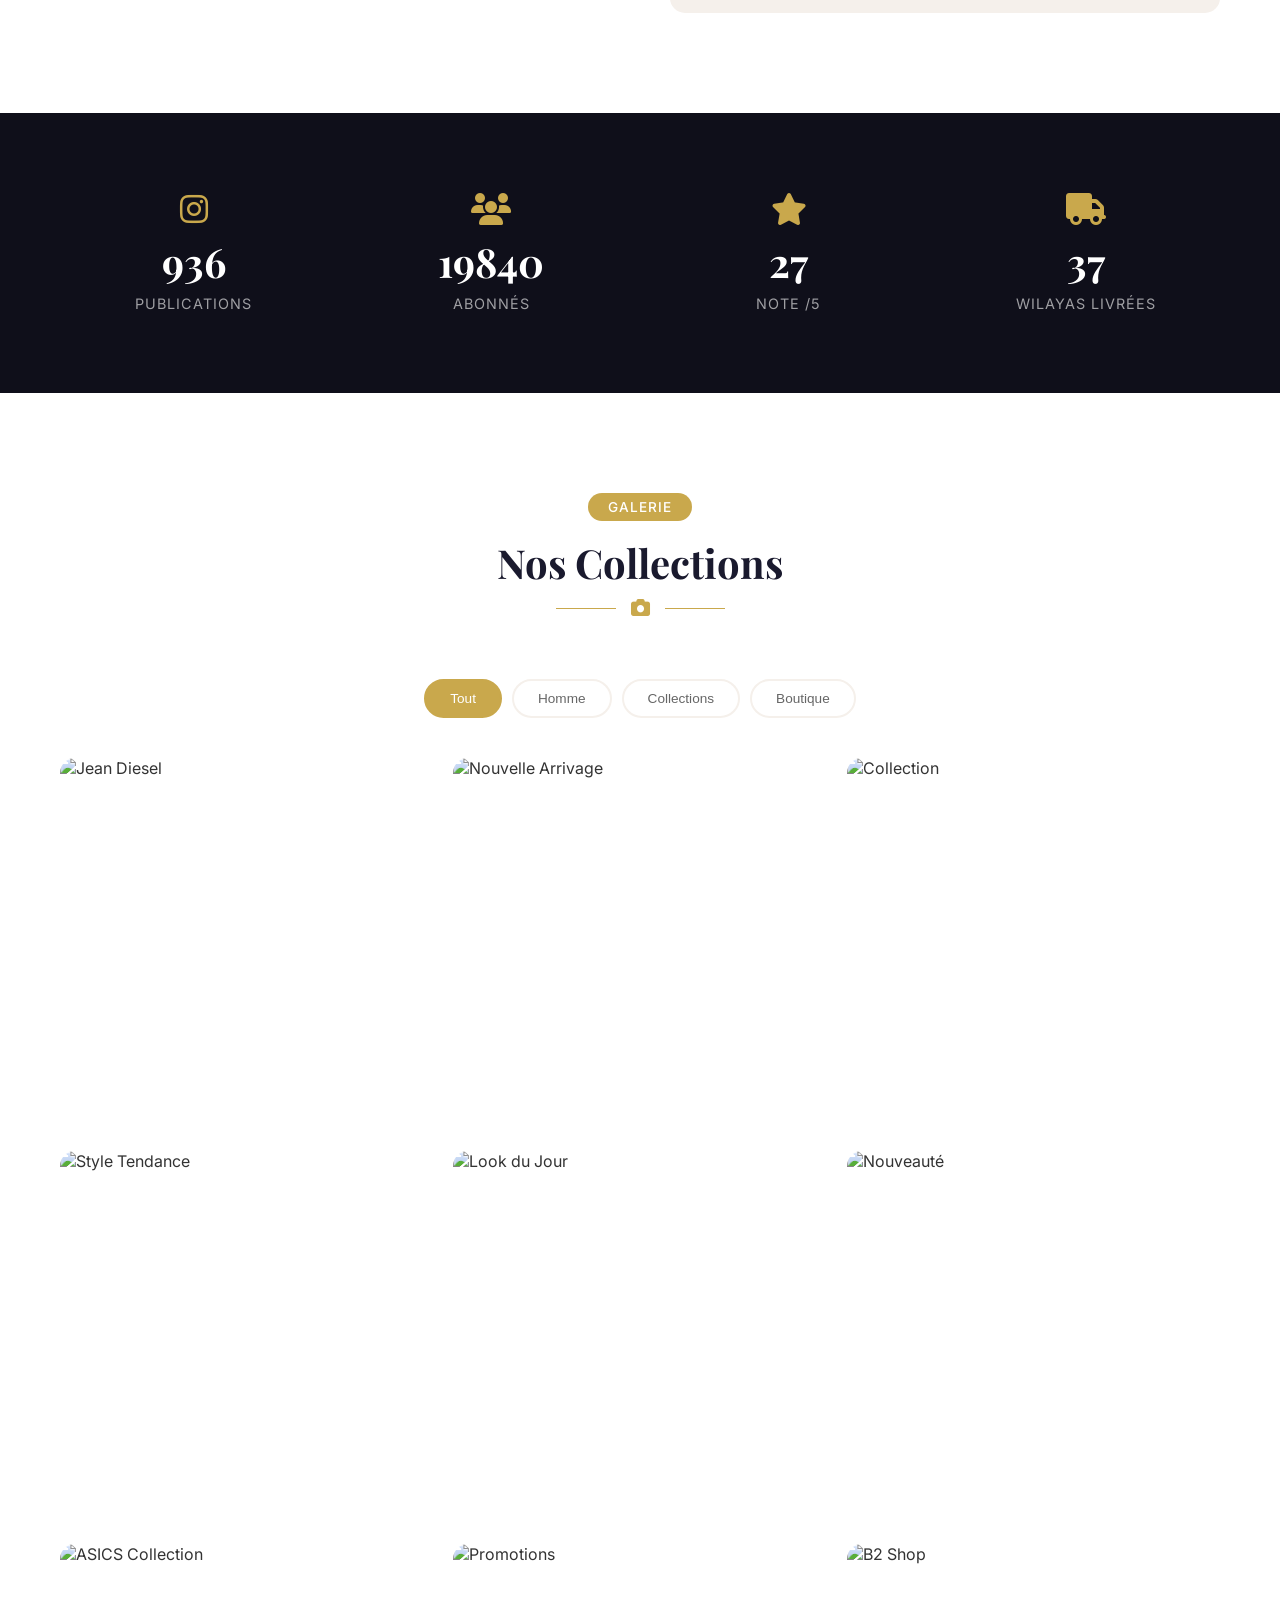
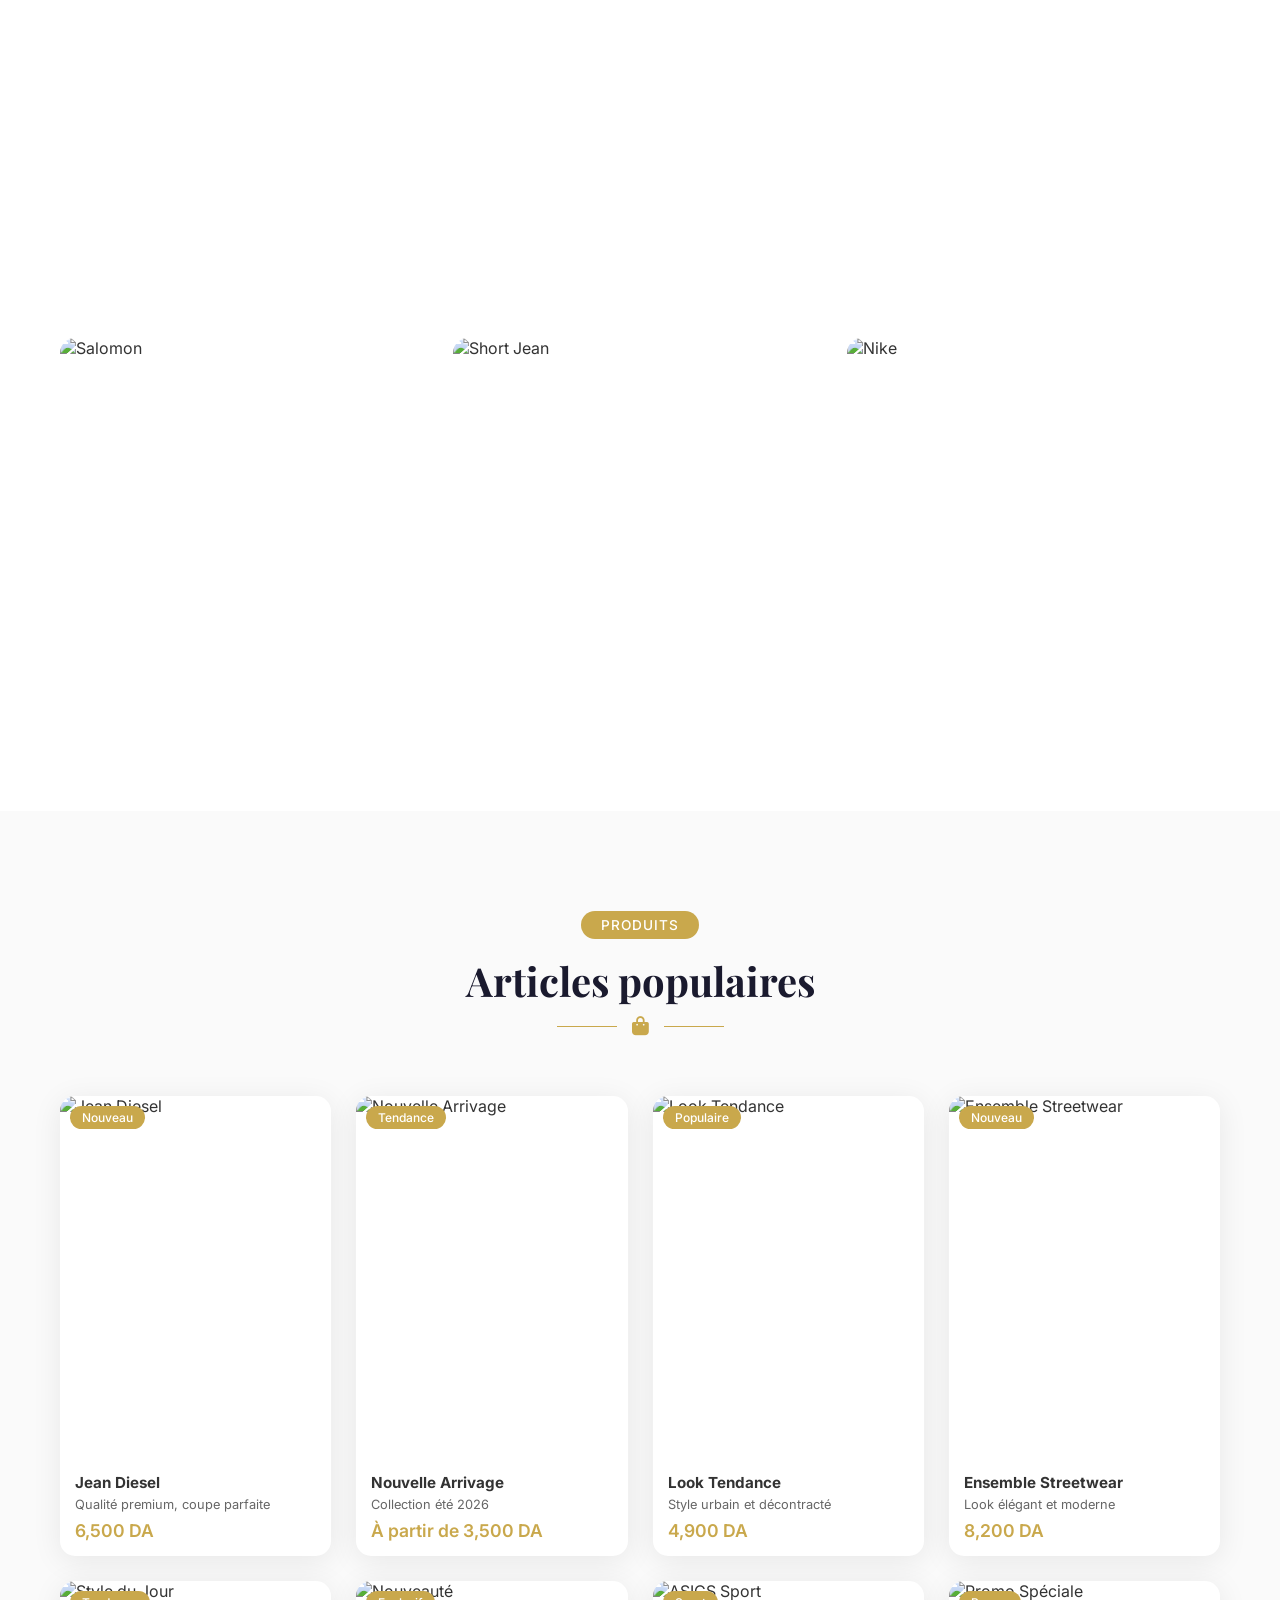
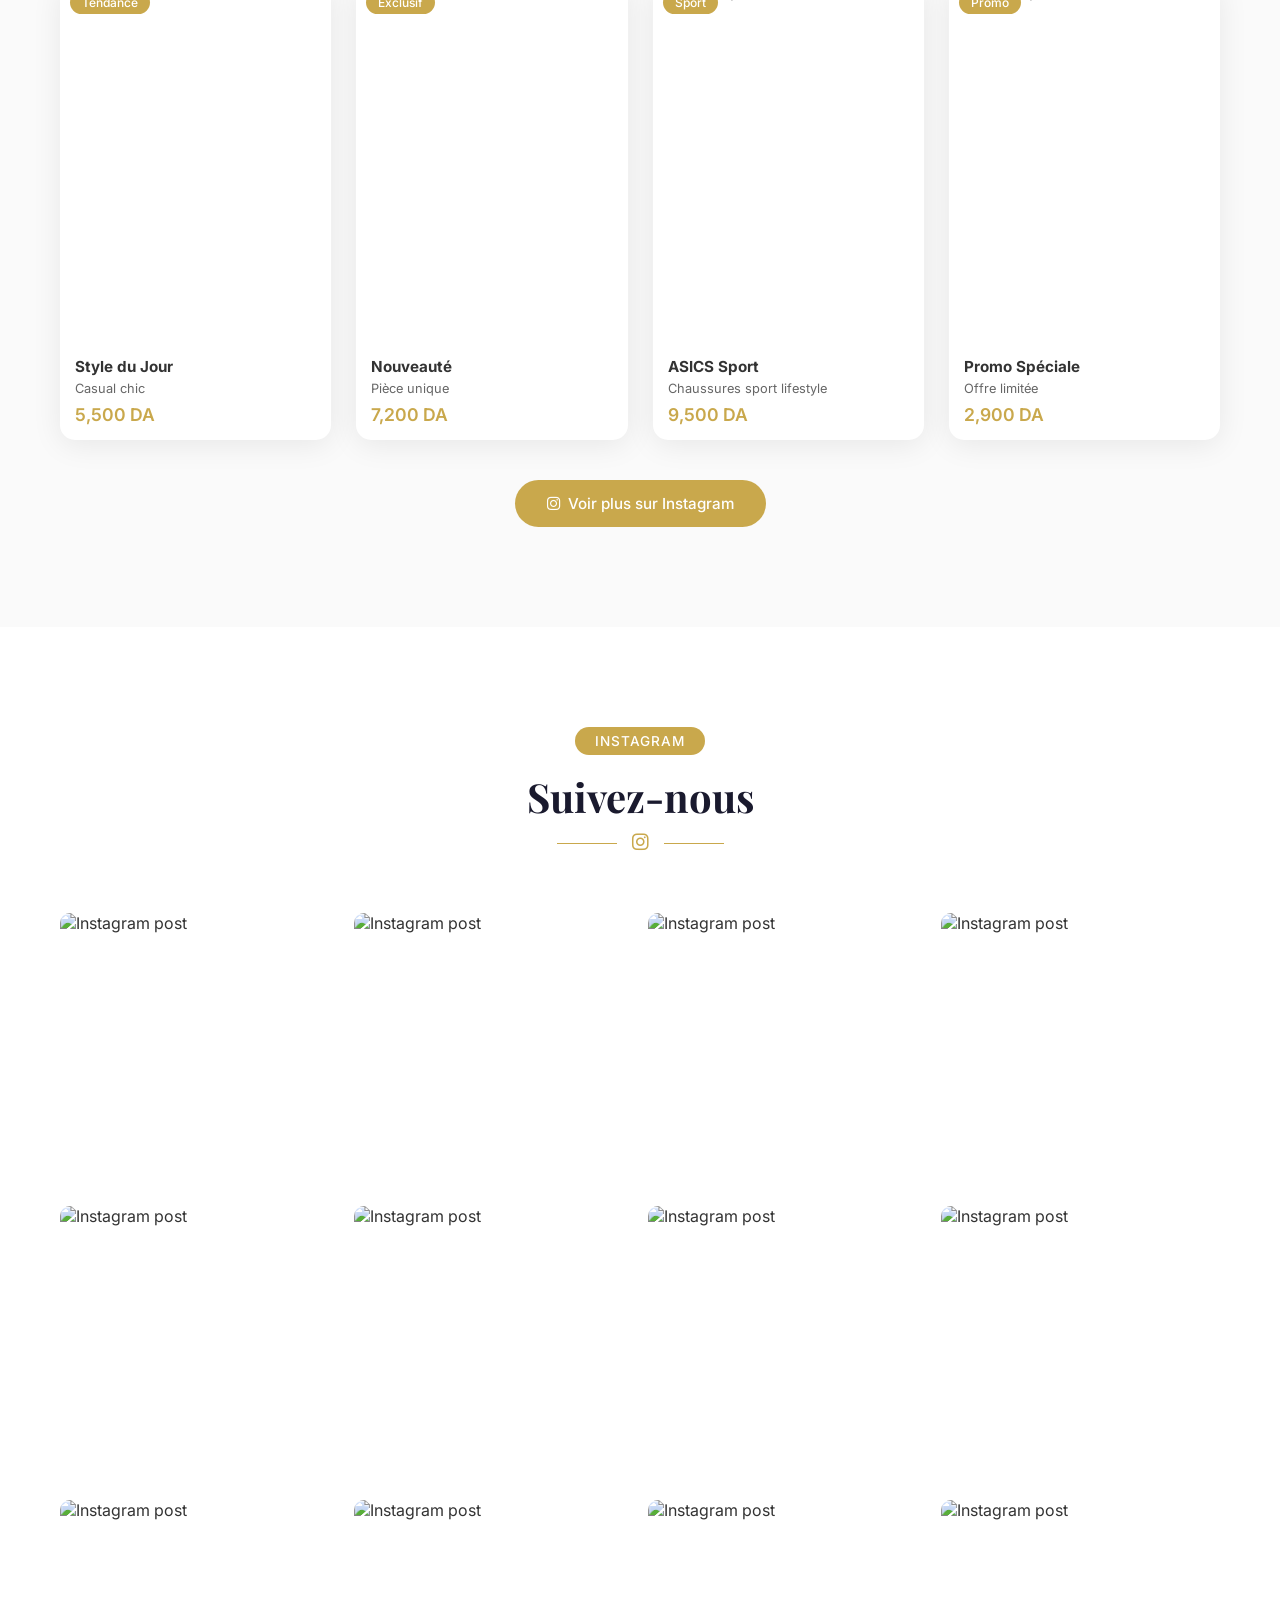
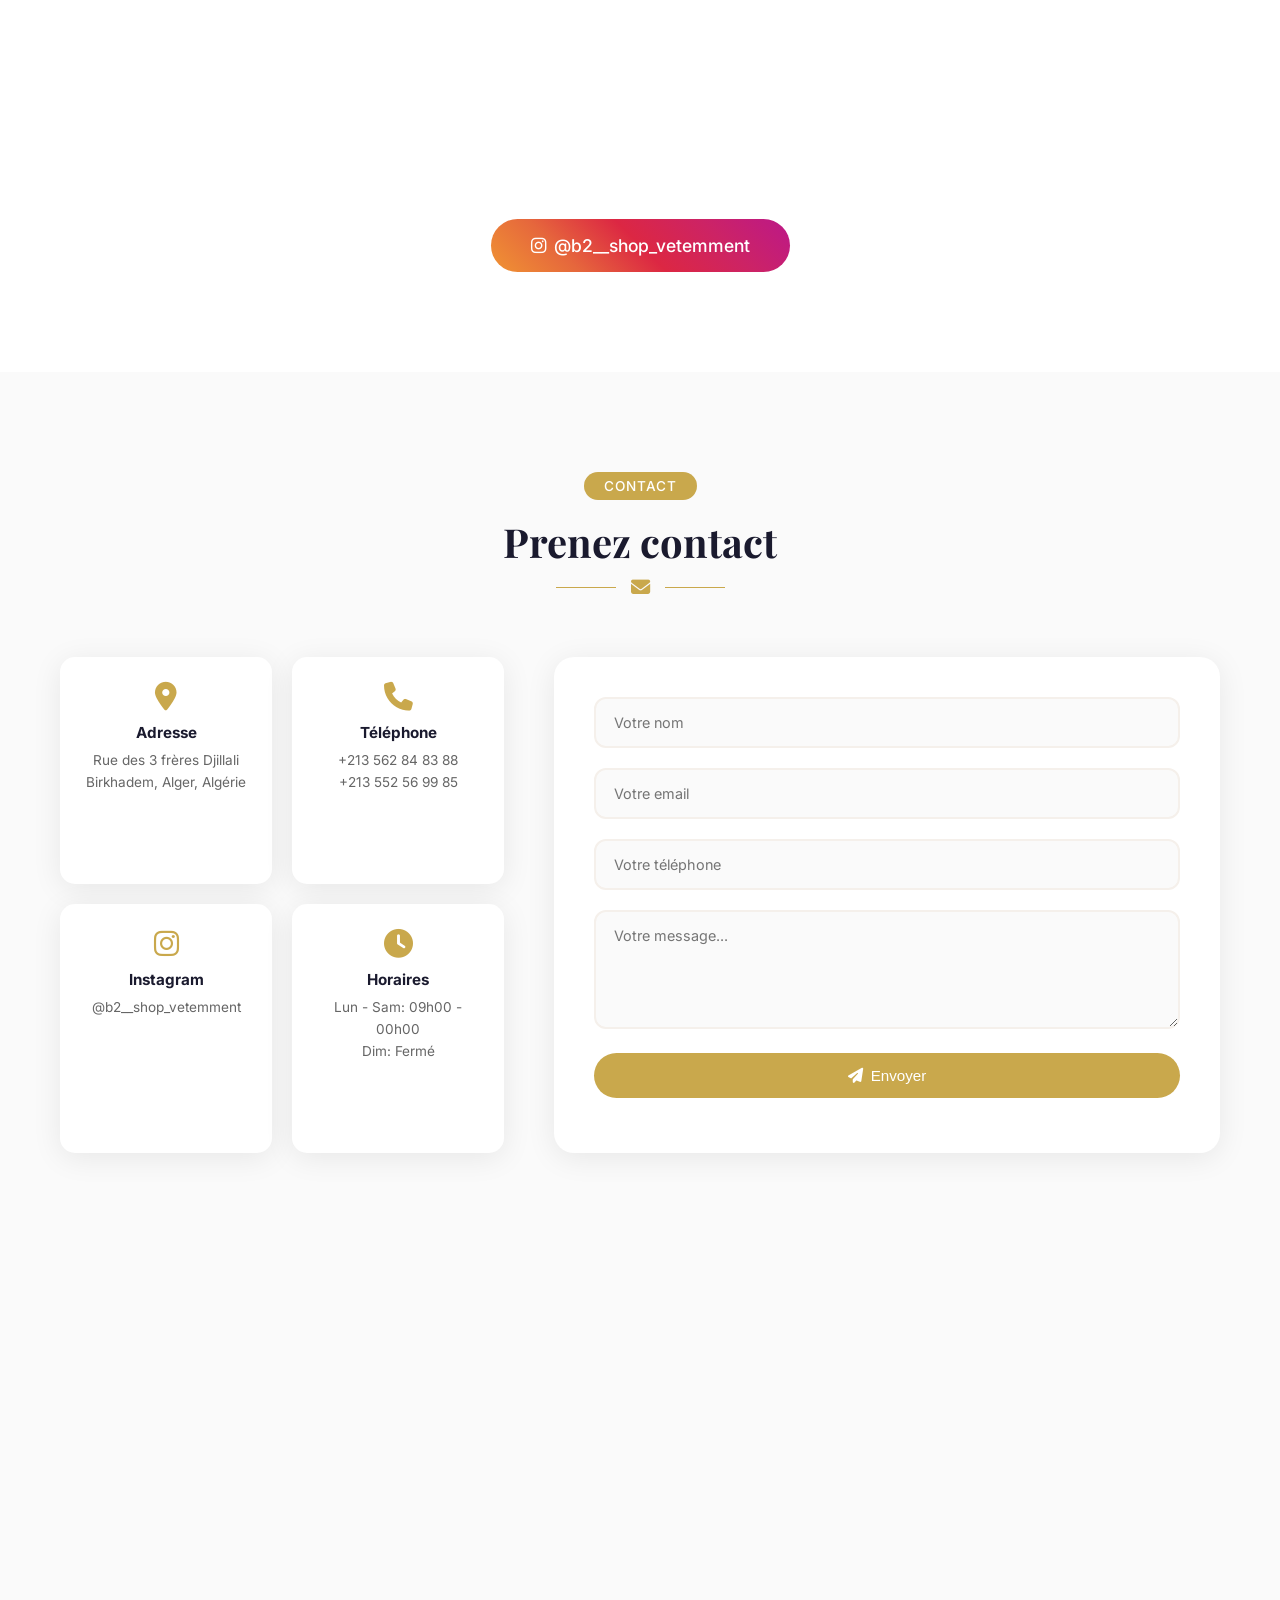
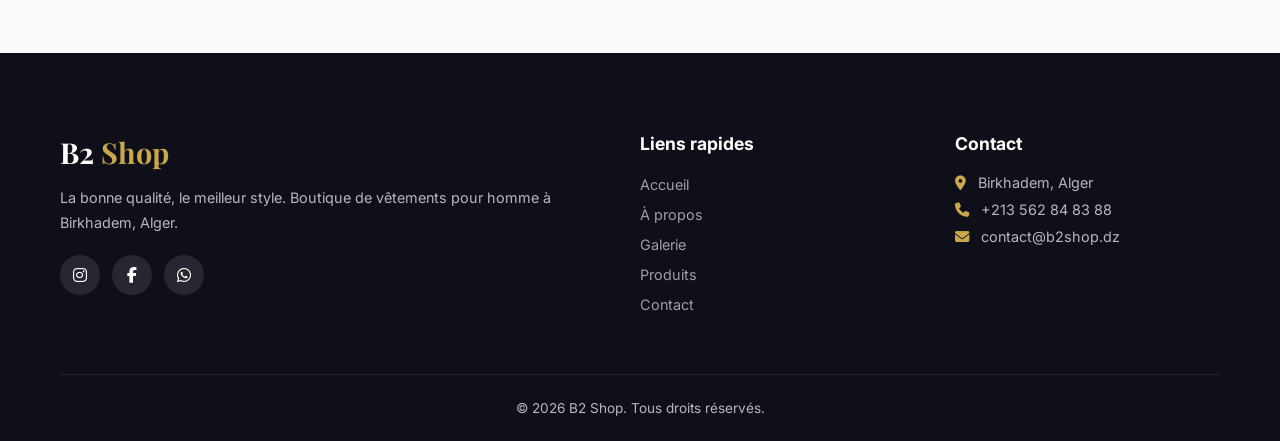
==== commit 8190b933: "Replace fake images with real Instagram products from @b2__shop_vetemment" ====
--- a/index.html
+++ b/index.html
@@ -33,9 +33,9 @@
 
   <section class="hero" id="hero">
     <div class="hero-slider" id="heroSlider">
-      <div class="slide active" style="background-image: url('https://images.unsplash.com/photo-1441986300917-64674bd600d8?w=1600')"></div>
-      <div class="slide" style="background-image: url('https://images.unsplash.com/photo-1489987707025-afc232f7ea0f?w=1600')"></div>
-      <div class="slide" style="background-image: url('https://images.unsplash.com/photo-1441984904996-e0b6ba687e04?w=1600')"></div>
+      <div class="slide active" style="background-image: url('https://instagram.falg7-6.fna.fbcdn.net/v/t51.82787-15/730463929_17996989898967758_55202870687828460_n.jpg')"></div>
+      <div class="slide" style="background-image: url('https://instagram.falg7-6.fna.fbcdn.net/v/t51.82787-15/730045686_17996843909967758_2617382734085417286_n.jpg')"></div>
+      <div class="slide" style="background-image: url('https://instagram.falg7-6.fna.fbcdn.net/v/t51.71878-15/726294873_2838433889687558_53583195970935051_n.jpg')"></div>
     </div>
     <div class="hero-overlay"></div>
     <div class="hero-content">
@@ -68,7 +68,7 @@
       </div>
       <div class="about-grid">
         <div class="about-image">
-          <img src="https://images.unsplash.com/photo-1567401893414-76b7b1e5a7a5?w=600" alt="B2 Shop Boutique" loading="lazy">
+          <img src="https://instagram.falg7-6.fna.fbcdn.net/v/t51.82787-15/722286344_17995805228967758_7657968703257658041_n.jpg" alt="B2 Shop Boutique" loading="lazy">
           <div class="about-exp">
             <span class="exp-num">4.3</span>
             <span class="exp-text">Note <br>Moyenne</span>
@@ -223,6 +223,7 @@
           <input type="hidden" name="_captcha" value="true">
           <input type="hidden" name="_template" value="table">
           <input type="hidden" name="_next" value="https://abouda10ranem-source.github.io/b2-shop/thanks.html">
+          <input type="hidden" name="_autoresponse" value="Merci pour votre message ! Nous vous répondrons rapidement. - B2 Shop">
           <input type="text" name="_honey" style="display:none">
           <div class="form-group">
             <input type="text" id="name" name="name" placeholder="Votre nom" required>
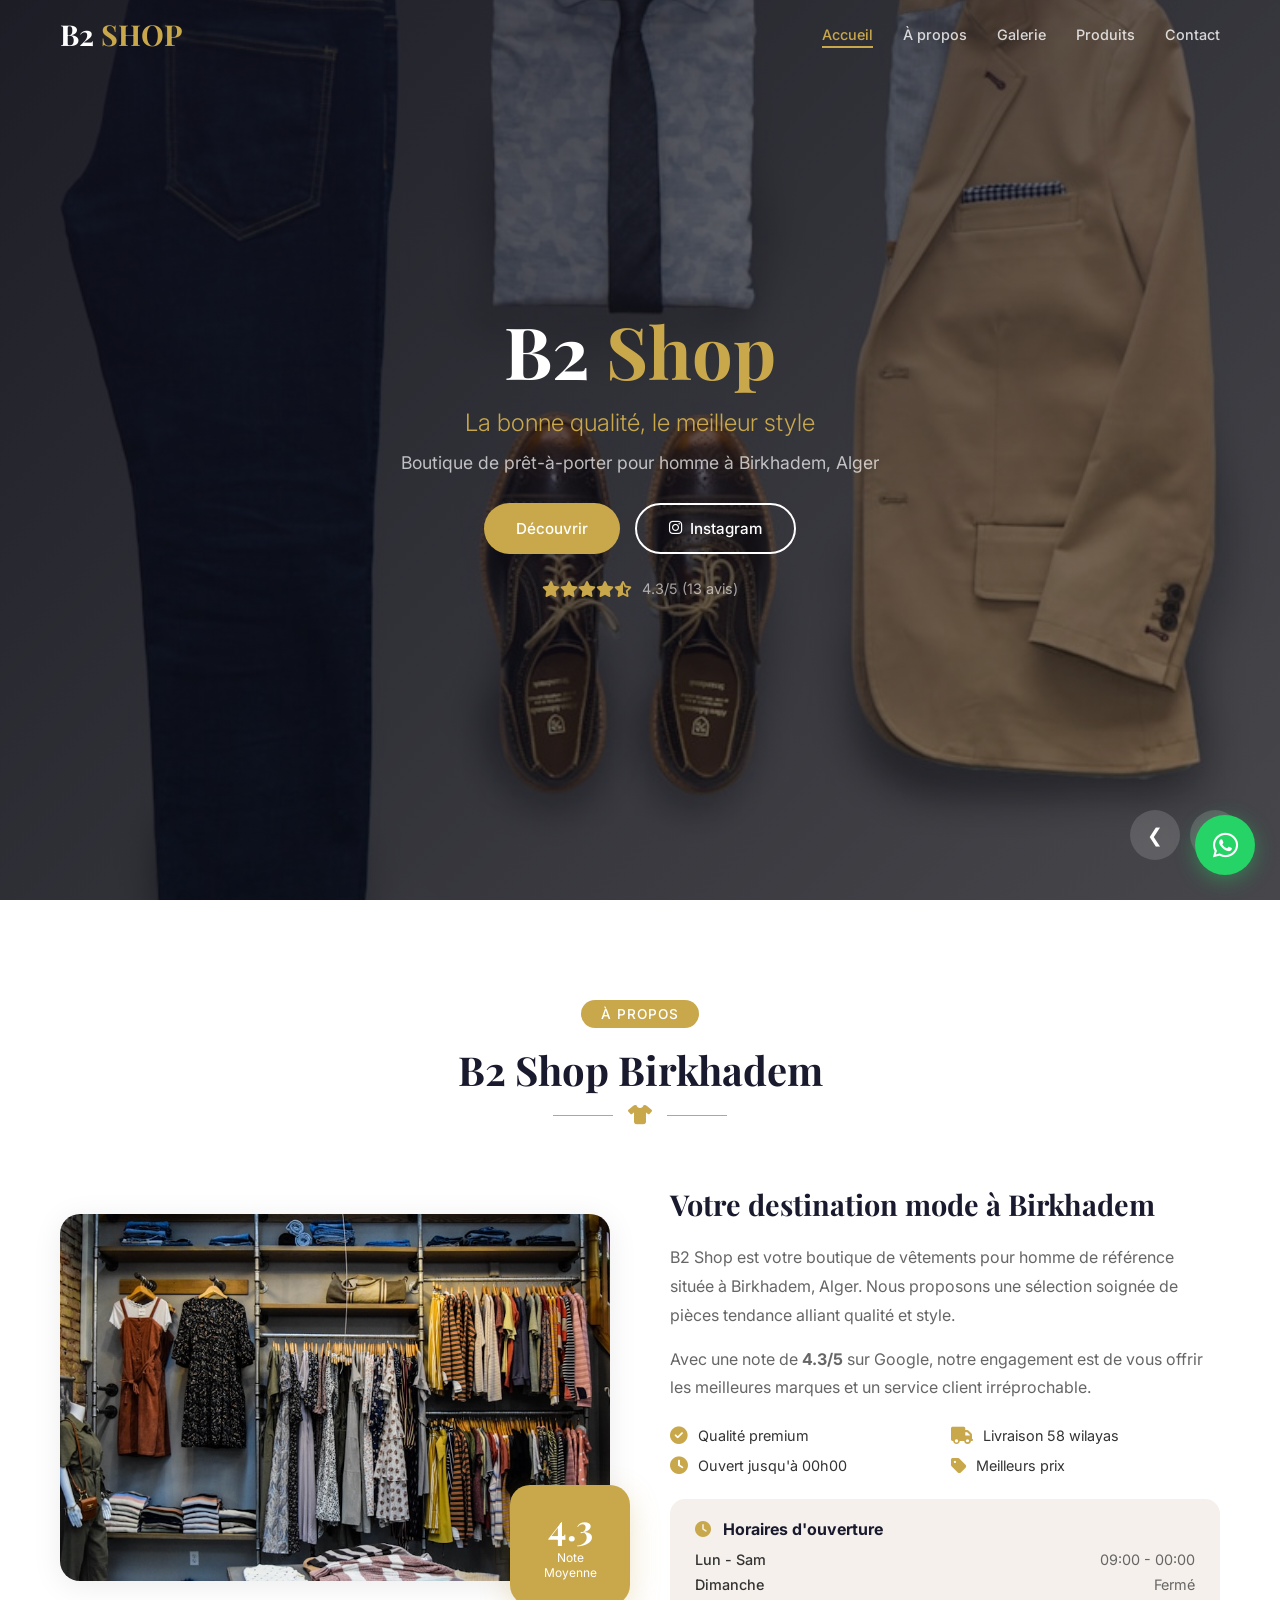
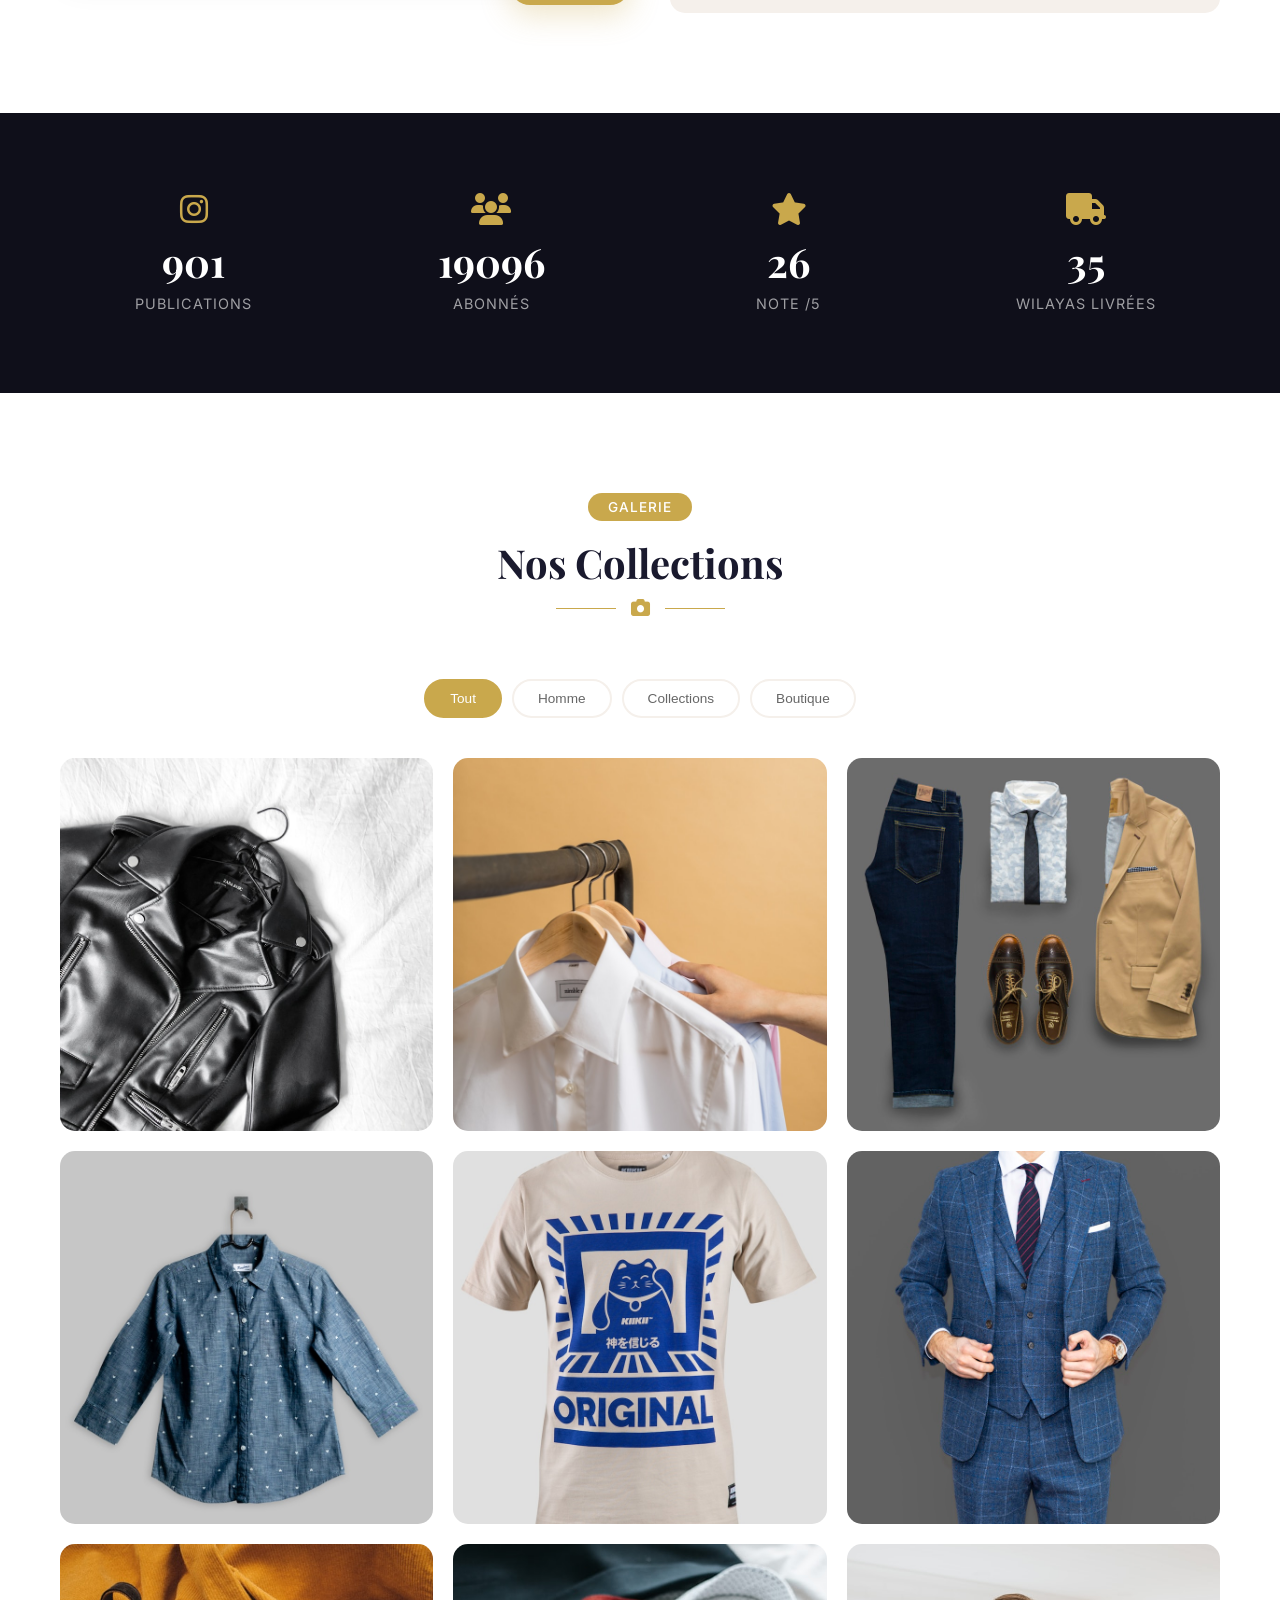
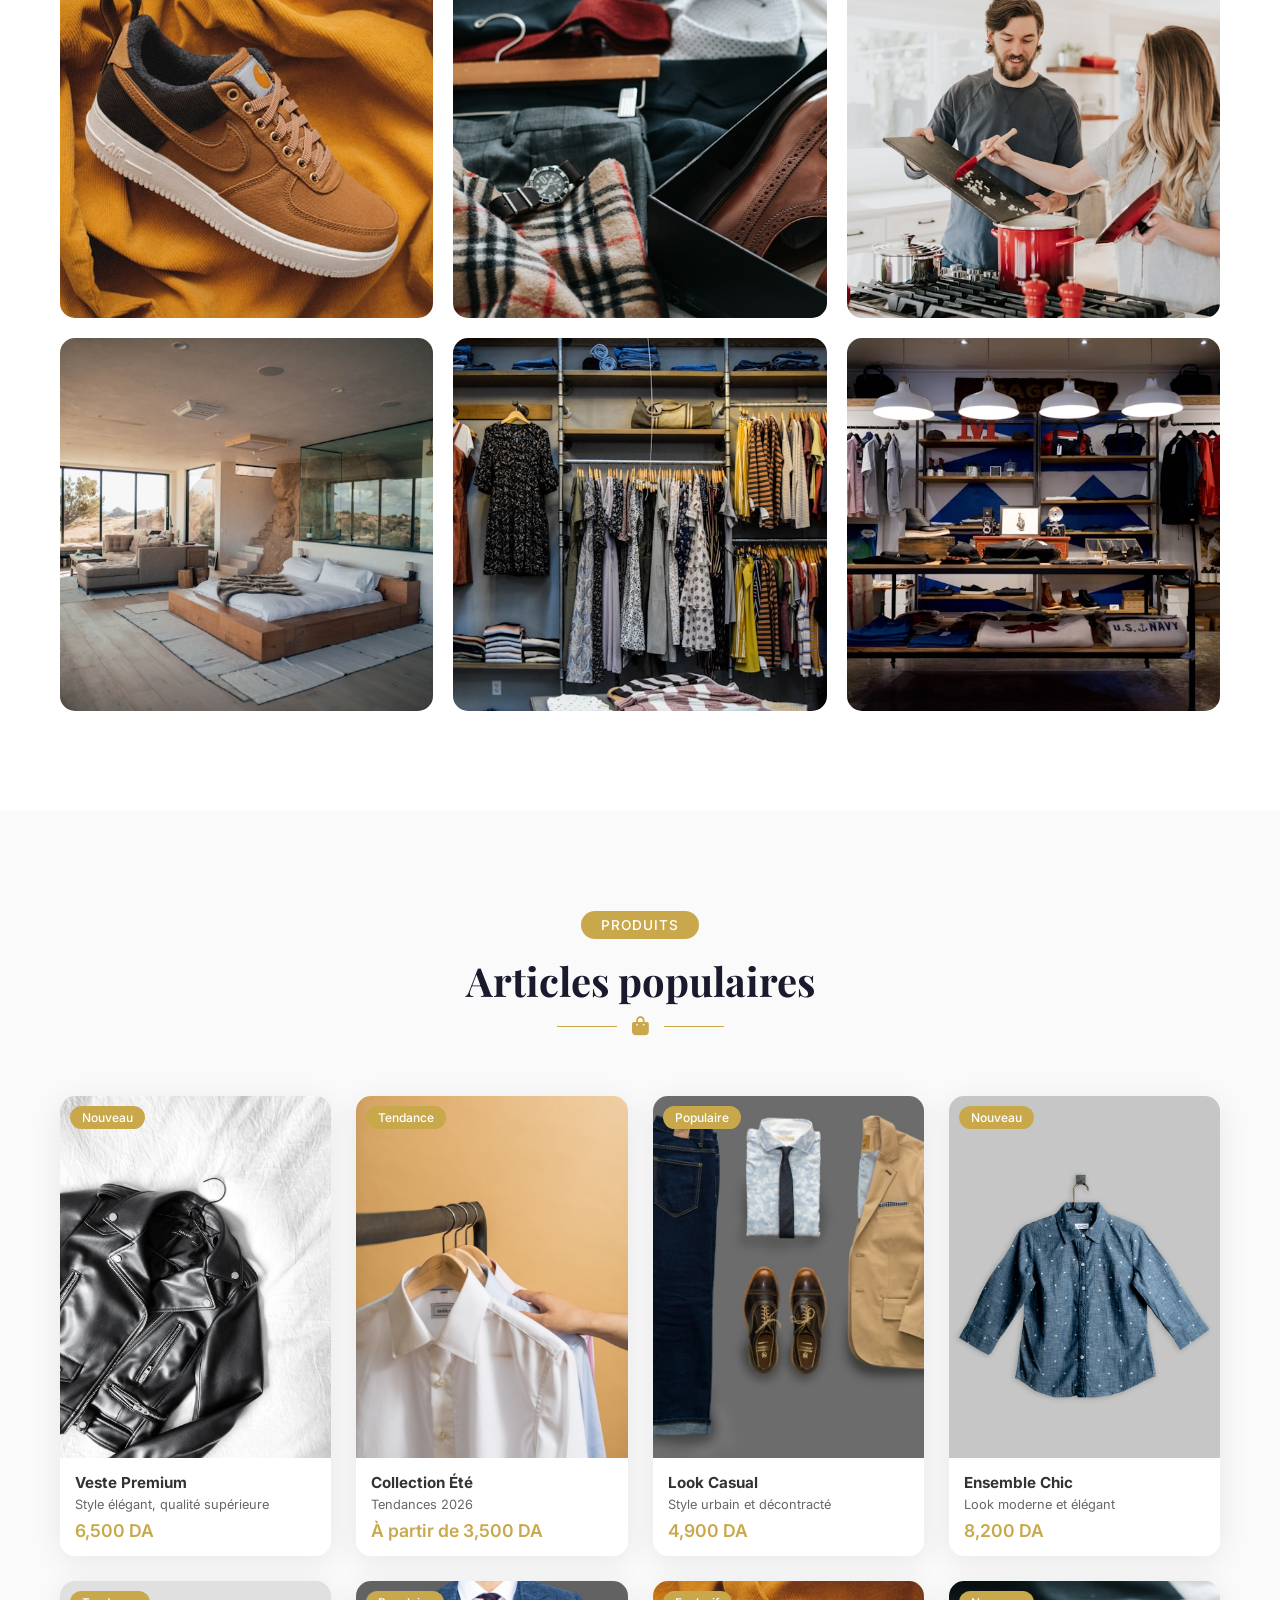
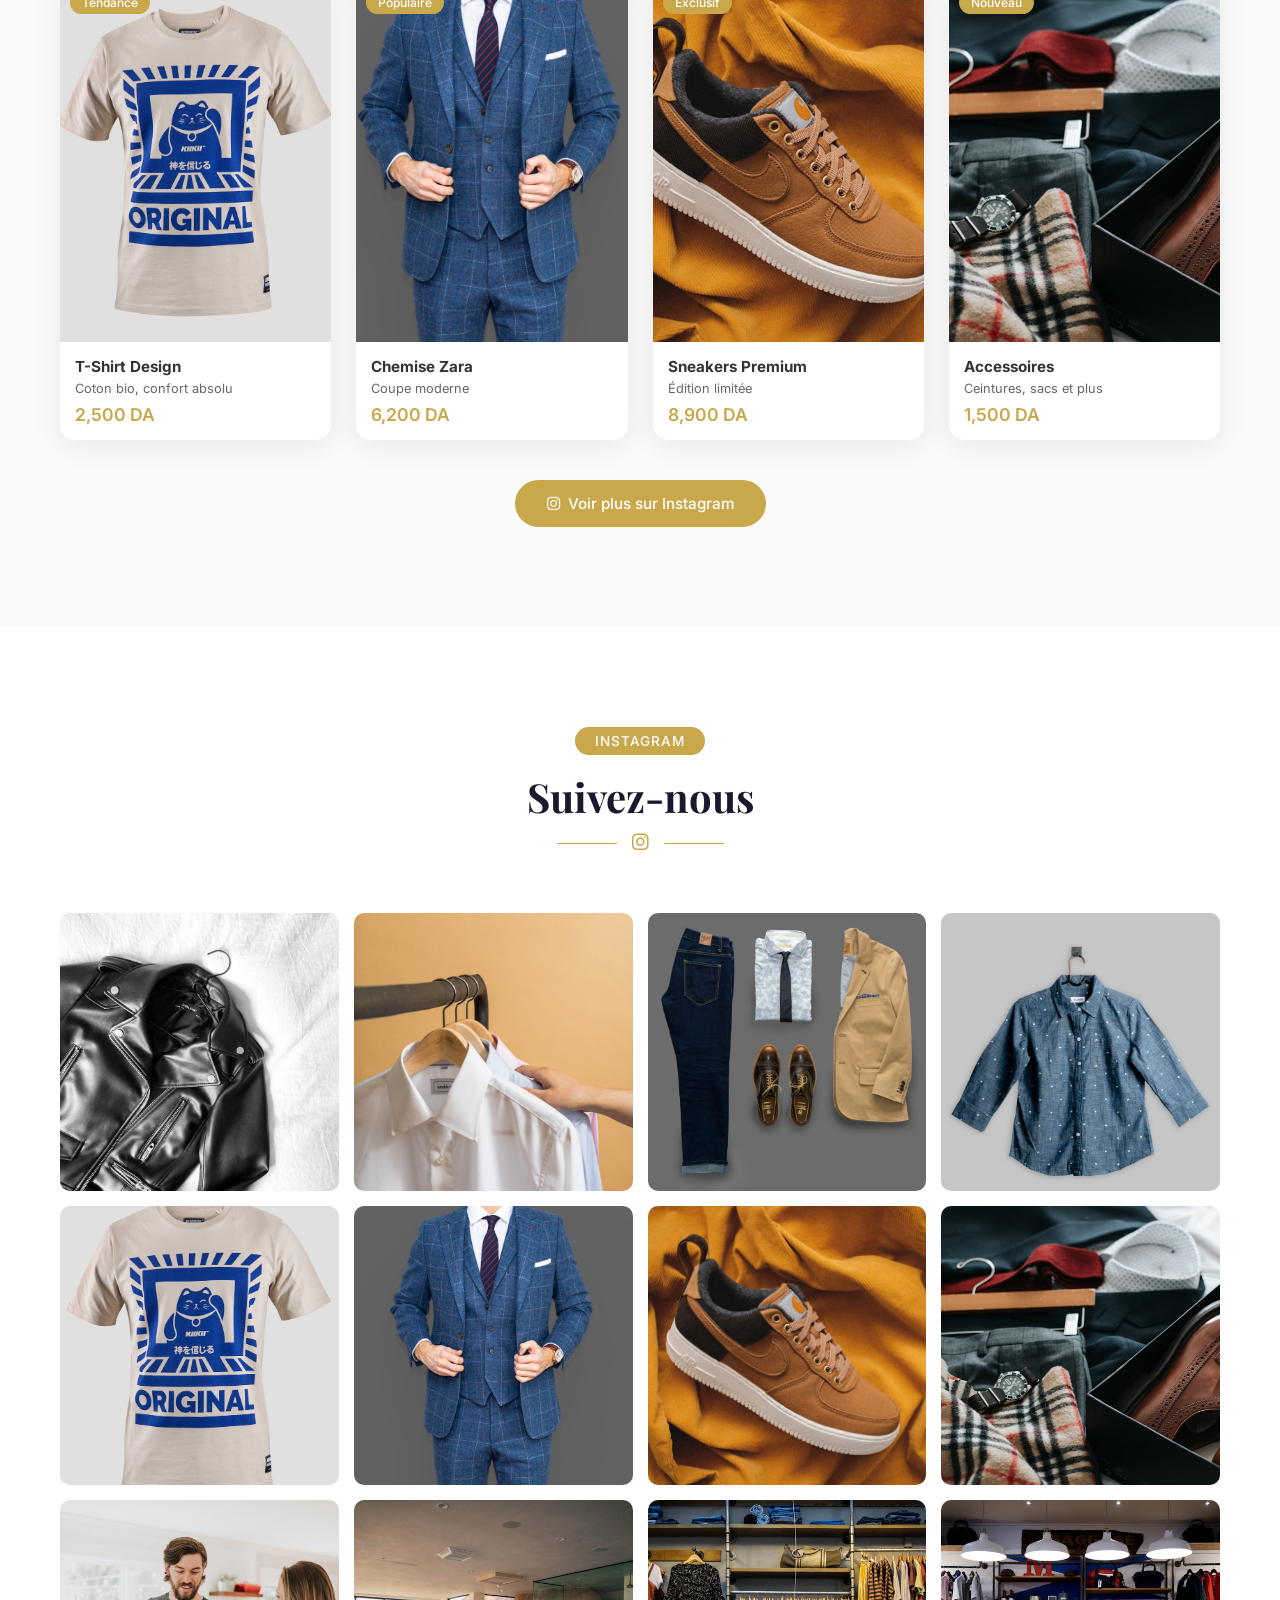
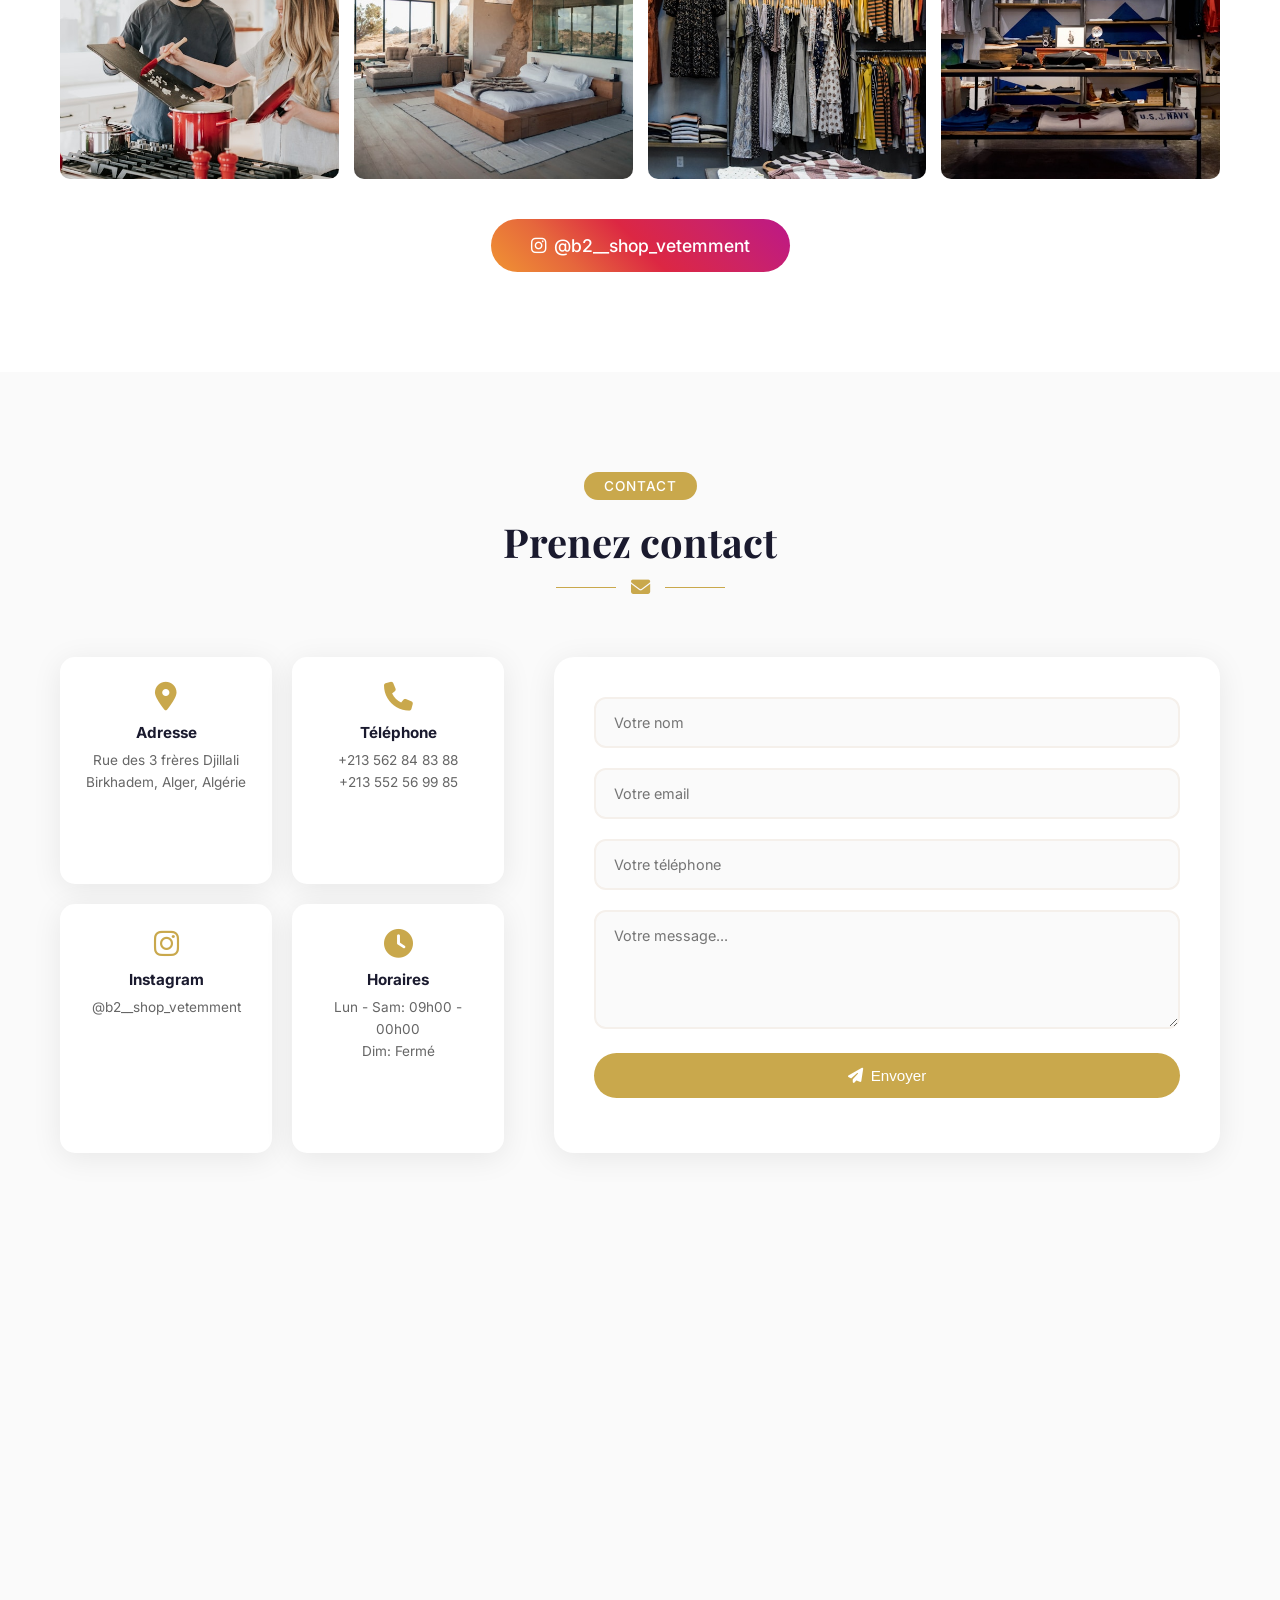
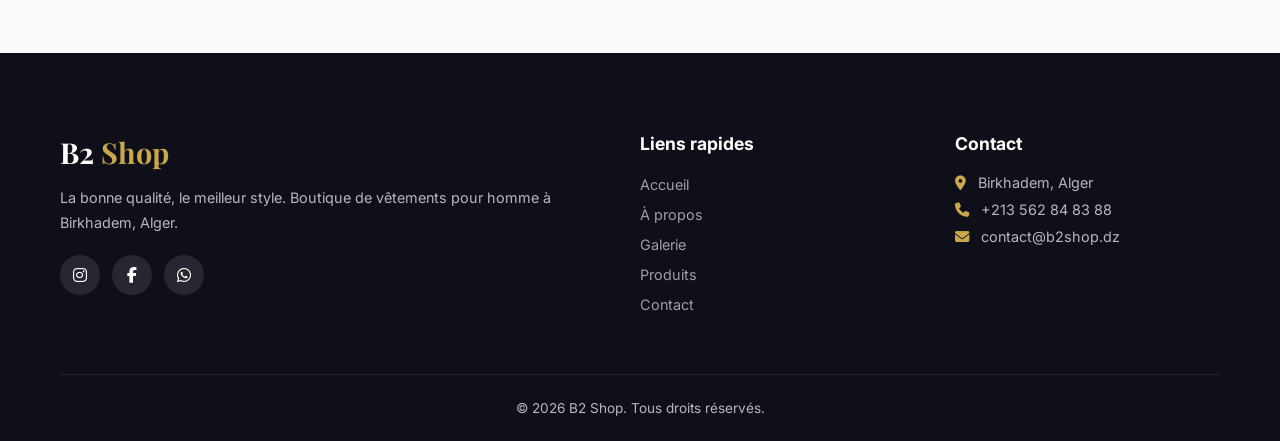
==== commit fdc84cc6: "Fix images: serve locally instead of Instagram CDN (was 403)" ====
--- a/index.html
+++ b/index.html
@@ -33,9 +33,9 @@
 
   <section class="hero" id="hero">
     <div class="hero-slider" id="heroSlider">
-      <div class="slide active" style="background-image: url('https://instagram.falg7-6.fna.fbcdn.net/v/t51.82787-15/730463929_17996989898967758_55202870687828460_n.jpg')"></div>
-      <div class="slide" style="background-image: url('https://instagram.falg7-6.fna.fbcdn.net/v/t51.82787-15/730045686_17996843909967758_2617382734085417286_n.jpg')"></div>
-      <div class="slide" style="background-image: url('https://instagram.falg7-6.fna.fbcdn.net/v/t51.71878-15/726294873_2838433889687558_53583195970935051_n.jpg')"></div>
+      <div class="slide active" style="background-image: url('images/03.jpg')"></div>
+      <div class="slide" style="background-image: url('images/02.jpg')"></div>
+      <div class="slide" style="background-image: url('images/09.jpg')"></div>
     </div>
     <div class="hero-overlay"></div>
     <div class="hero-content">
@@ -68,7 +68,7 @@
       </div>
       <div class="about-grid">
         <div class="about-image">
-          <img src="https://instagram.falg7-6.fna.fbcdn.net/v/t51.82787-15/722286344_17995805228967758_7657968703257658041_n.jpg" alt="B2 Shop Boutique" loading="lazy">
+          <img src="images/11.jpg" alt="B2 Shop Boutique" loading="lazy">
           <div class="about-exp">
             <span class="exp-num">4.3</span>
             <span class="exp-text">Note <br>Moyenne</span>
